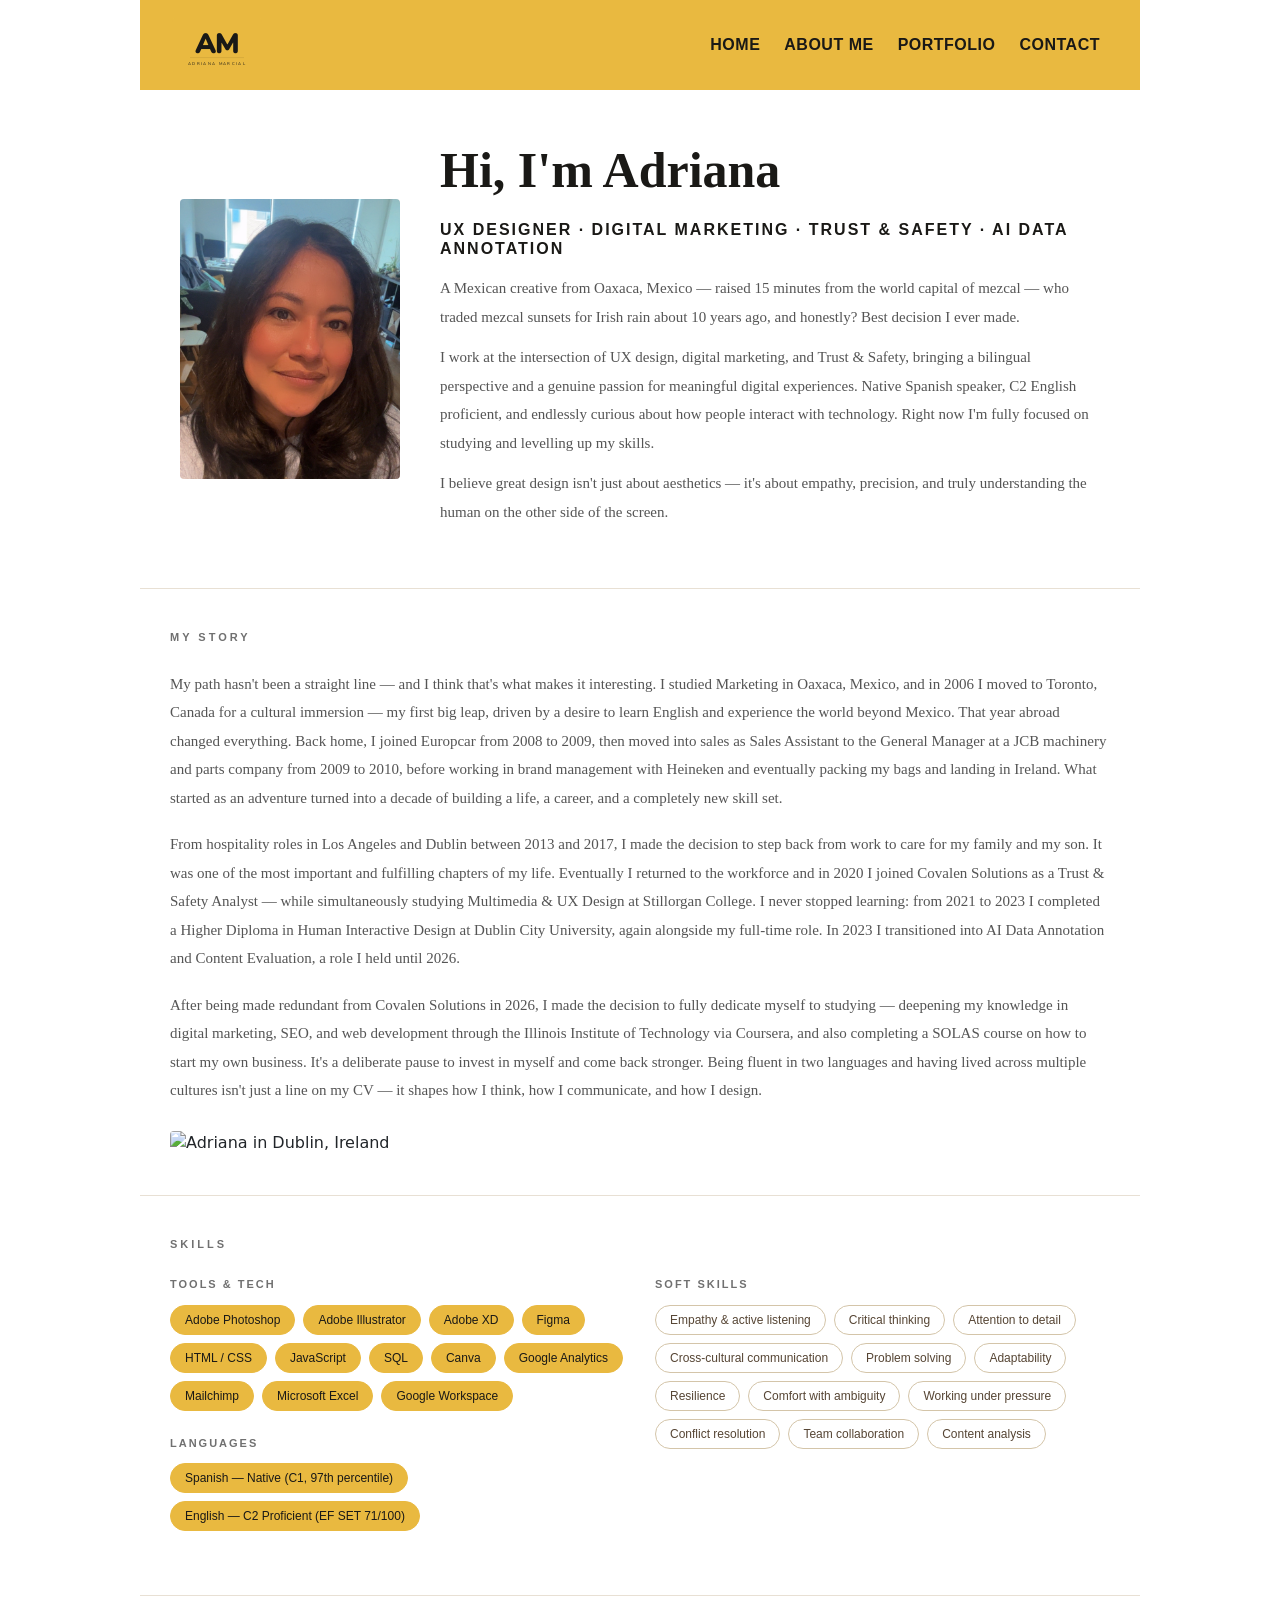
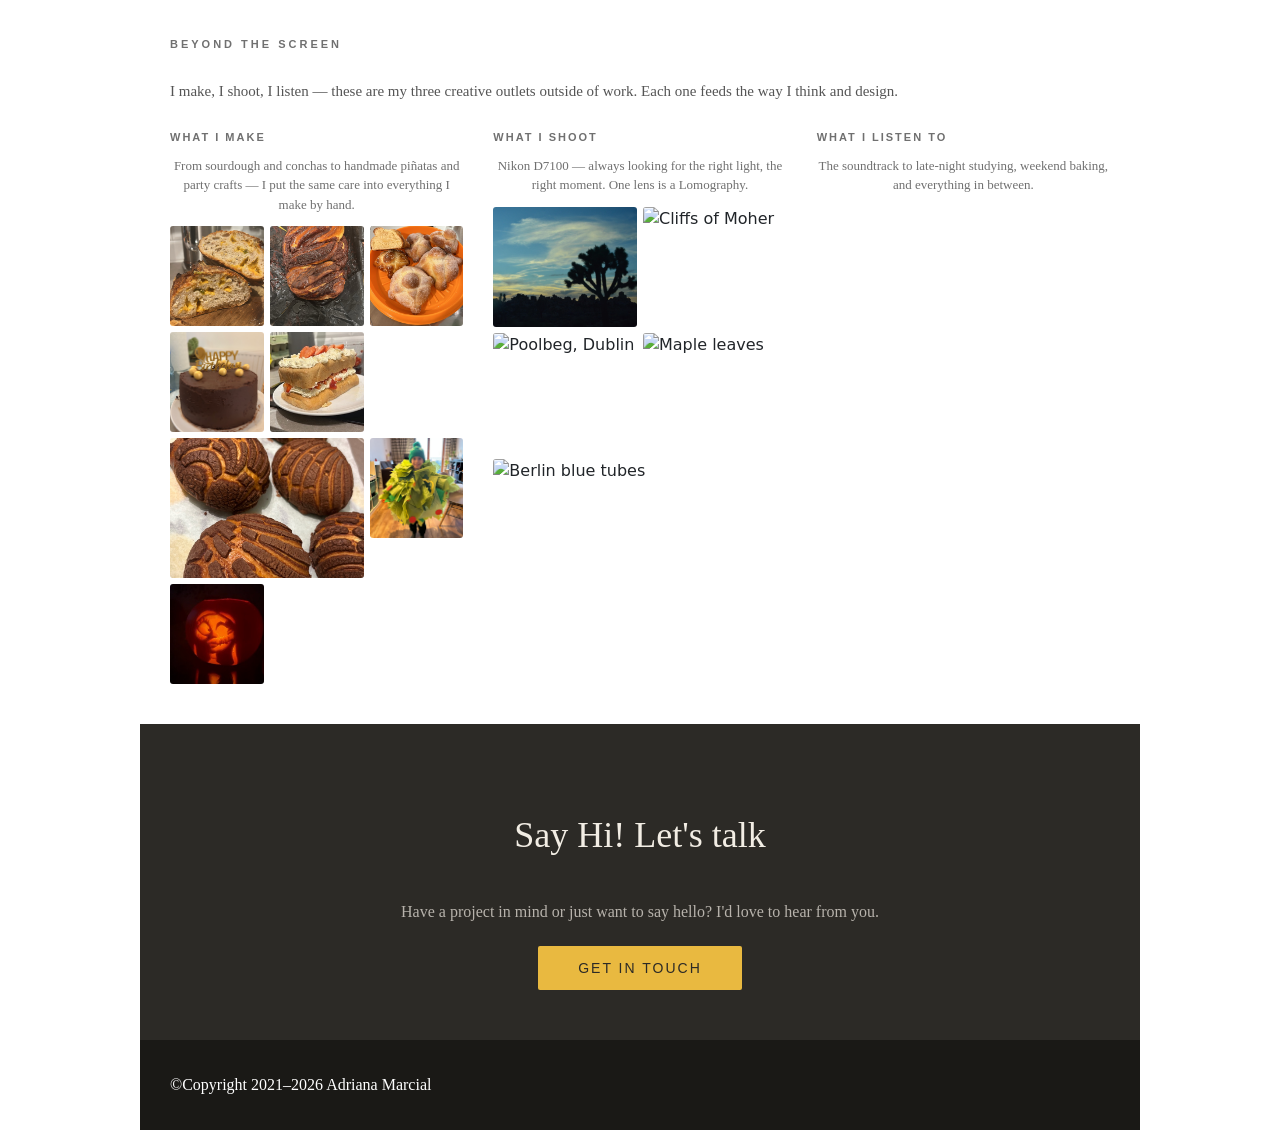
==== about_me.html @ 76adfd25 "Redesign logo with Nunito 900, update footer to black with mustard icons - Replace img logo with inl" ====
<!DOCTYPE html>
<html lang="en">
<head>
	<meta charset="utf-8">
	<meta name="viewport" content="width=device-width, initial-scale=1.0">
	<title>About Me — Adriana Marcial | UX Designer & Marketer in Dublin</title>
	<meta name="description" content="Learn about Adriana Marcial, a bilingual UX Designer and Digital Marketing Specialist based in Dublin, Ireland, with experience in social media and content marketing.">
	<meta name="keywords" content="Adriana Marcial about, UX designer Dublin Ireland, UI designer Ireland, graphic designer Dublin, digital marketer Dublin, social media specialist Ireland, bilingual EN ES marketer, content creator Dublin, Adriana Marcial job search, hire Adriana Marcial Dublin, Adriana Marcial graphic design, Adriana Marcial in Dublin, Adriana UX Designer, Adriana Marcial UX Designer, Adriana marketing content, Adriana content marketing, Adriana Marcial Designer, Adriana Marcial marketing">
	<meta name="author" content="Adriana Marcial">
	<meta property="og:title" content="About Adriana Marcial | UX Designer & Digital Marketing Specialist">
	<meta property="og:description" content="Bilingual UX Designer and Digital Marketing Specialist based in Dublin, Ireland.">
	<meta property="og:url" content="https://petitemachine.github.io/AdrianaMarcialPortfolio/about_me.html">
	<meta property="og:type" content="website">
	<link rel="canonical" href="https://petitemachine.github.io/AdrianaMarcialPortfolio/about_me.html">
	<link rel="stylesheet" href="https://cdn.jsdelivr.net/npm/bootstrap@5.3.3/dist/css/bootstrap.min.css">
	<link rel="stylesheet" href="styles.css">
	<script src="https://kit.fontawesome.com/a85fc88fc8.js" crossorigin="anonymous"></script>
	<link rel="stylesheet" href="https://use.typekit.net/rvv1kdh.css">
	<link href="https://fonts.googleapis.com/css2?family=Dancing+Script:wght@700&family=Roboto:wght@300&display=swap" rel="stylesheet">
	<script type="text/javascript">
		(function(c,l,a,r,i,t,y){
			c[a]=c[a]||function(){(c[a].q=c[a].q||[]).push(arguments)};
			t=l.createElement(r);t.async=1;t.src="https://www.clarity.ms/tag/"+i;
			y=l.getElementsByTagName(r)[0];y.parentNode.insertBefore(t,y);
		})(window, document, "clarity", "script", "x7m3mmzuod");
	</script>
	<script>
	(function (m, a, z, e) {
	  var s, t, u, v;
	  try { t = m.sessionStorage.getItem("maze-us"); } catch (err) {}
	  if (!t) { t = new Date().getTime(); try { m.sessionStorage.setItem("maze-us", t); } catch (err) {} }
	  u = document.currentScript || (function () { var w = document.getElementsByTagName("script"); return w[w.length - 1]; })();
	  v = u && u.nonce;
	  s = a.createElement("script");
	  s.src = z + "?apiKey=" + e;
	  s.async = true;
	  if (v) s.setAttribute("nonce", v);
	  a.getElementsByTagName("head")[0].appendChild(s);
	  m.mazeUniversalSnippetApiKey = e;
	})(window, document, "https://snippet.maze.co/maze-universal-loader.js", "005d60e4-2474-4b83-94dd-838fba32077f");
	</script>
	<!-- Google tag (gtag.js) -->
	<script async src="https://www.googletagmanager.com/gtag/js?id=G-N4W6VHY7MC"></script>
	<script>
	  window.dataLayer = window.dataLayer || [];
	  function gtag(){dataLayer.push(arguments);}
	  gtag('js', new Date());
	  gtag('config', 'G-N4W6VHY7MC');
	</script>
</head>
<body>
	<div id="container">
		<nav class="navbar navbar-expand-md site-navbar">
		<div class="container-fluid">
			<a class="navbar-brand" href="index.html" aria-hidden="true" tabindex="-1">
				<svg xmlns="http://www.w3.org/2000/svg" viewBox="0 0 200 120" width="90" aria-hidden="true">
					<defs><style>@import url('https://fonts.googleapis.com/css2?family=Nunito:wght@900&amp;display=swap');</style></defs>
					<rect width="200" height="120" fill="#E9B940" rx="8"/>
					<text x="100" y="78" font-family="Nunito, sans-serif" font-size="62" font-weight="900" fill="#1A1916" text-anchor="middle" letter-spacing="-2">AM</text>
					<line x1="40" y1="88" x2="160" y2="88" stroke="rgba(26,25,22,0.2)" stroke-width="1"/>
					<text x="100" y="105" font-family="Nunito, sans-serif" font-size="9" fill="#1A1916" text-anchor="middle" letter-spacing="3">ADRIANA MARCIAL</text>
				</svg>
			</a>
			<button class="navbar-toggler" type="button" data-bs-toggle="collapse" data-bs-target="#mainNav" aria-controls="mainNav" aria-expanded="false" aria-label="Toggle navigation">
				<span class="navbar-toggler-icon"></span>
			</button>
			<div class="collapse navbar-collapse justify-content-end" id="mainNav">
				<ul class="navbar-nav gap-2 py-3 py-md-0">
					<li class="nav-item"><a class="nav-link" href="index.html">HOME</a></li>
					<li class="nav-item"><a class="nav-link" href="about_me.html">ABOUT ME</a></li>
					<li class="nav-item"><a class="nav-link" href="portofolio.html">PORTFOLIO</a></li>
					<li class="nav-item"><a class="nav-link" href="contactme.html">CONTACT</a></li>
				</ul>
			</div>
		</div>
	</nav>

		<main>

			<!-- HERO -->
			<div class="about-hero">
				<img class="about-hero-photo" src="images/adriana_about.jpg" alt="Adriana Marcial">
				<div class="about-hero-text">
					<h1 class="hero-title" style="text-align:left; padding:0 0 12px 0;">Hi, I'm Adriana</h1>
					<h2 style="font-family: jaf-domus-titling-web, sans-serif; font-size: 16px; letter-spacing: 2px; font-weight: 600;">UX DESIGNER · DIGITAL MARKETING · TRUST &amp; SAFETY · AI DATA ANNOTATION</h2>
					<p class="bio-text">A Mexican creative from Oaxaca, Mexico — raised 15 minutes from the world capital of mezcal — who traded mezcal sunsets for Irish rain about 10 years ago, and honestly? Best decision I ever made.</p>
					<p class="bio-text">I work at the intersection of UX design, digital marketing, and Trust & Safety, bringing a bilingual perspective and a genuine passion for meaningful digital experiences. Native Spanish speaker, C2 English proficient, and endlessly curious about how people interact with technology. Right now I'm fully focused on studying and levelling up my skills.</p>
					<p class="bio-text">I believe great design isn't just about aesthetics — it's about empathy, precision, and truly understanding the human on the other side of the screen.</p>
				</div>
			</div>

			<!-- MY STORY -->
			<div class="about-section white">
				<span class="section-label">My story</span>
				<p class="story-text">My path hasn't been a straight line — and I think that's what makes it interesting. I studied Marketing in Oaxaca, Mexico, and in 2006 I moved to Toronto, Canada for a cultural immersion — my first big leap, driven by a desire to learn English and experience the world beyond Mexico. That year abroad changed everything. Back home, I joined Europcar from 2008 to 2009, then moved into sales as Sales Assistant to the General Manager at a JCB machinery and parts company from 2009 to 2010, before working in brand management with Heineken and eventually packing my bags and landing in Ireland. What started as an adventure turned into a decade of building a life, a career, and a completely new skill set.</p>
				<p class="story-text">From hospitality roles in Los Angeles and Dublin between 2013 and 2017, I made the decision to step back from work to care for my family and my son. It was one of the most important and fulfilling chapters of my life. Eventually I returned to the workforce and in 2020 I joined Covalen Solutions as a Trust & Safety Analyst — while simultaneously studying Multimedia & UX Design at Stillorgan College. I never stopped learning: from 2021 to 2023 I completed a Higher Diploma in Human Interactive Design at Dublin City University, again alongside my full-time role. In 2023 I transitioned into AI Data Annotation and Content Evaluation, a role I held until 2026.</p>
				<p class="story-text">After being made redundant from Covalen Solutions in 2026, I made the decision to fully dedicate myself to studying — deepening my knowledge in digital marketing, SEO, and web development through the Illinois Institute of Technology via Coursera, and also completing a SOLAS course on how to start my own business. It's a deliberate pause to invest in myself and come back stronger. Being fluent in two languages and having lived across multiple cultures isn't just a line on my CV — it shapes how I think, how I communicate, and how I design.</p>
				<img class="ireland-photo" src="images/AdrianaMarcialandtheGiantPlantvintage.jpg" alt="Adriana in Dublin, Ireland">
			</div>

			<!-- SKILLS -->
			<div class="about-section white">
				<span class="section-label">Skills</span>
				<div class="skills-columns">
					<div>
						<span class="skills-group-label">TOOLS & TECH</span>
						<div class="skills-tags">
							<span class="skill-tag accent">Adobe Photoshop</span>
							<span class="skill-tag accent">Adobe Illustrator</span>
							<span class="skill-tag accent">Adobe XD</span>
							<span class="skill-tag accent">Figma</span>
							<span class="skill-tag accent">HTML / CSS</span>
							<span class="skill-tag accent">JavaScript</span>
							<span class="skill-tag accent">SQL</span>
							<span class="skill-tag accent">Canva</span>
							<span class="skill-tag accent">Google Analytics</span>
							<span class="skill-tag accent">Mailchimp</span>
							<span class="skill-tag accent">Microsoft Excel</span>
							<span class="skill-tag accent">Google Workspace</span>
						</div>
						<span class="skills-group-label">LANGUAGES</span>
						<div class="skills-tags">
							<span class="skill-tag accent">Spanish — Native (C1, 97th percentile)</span>
							<span class="skill-tag accent">English — C2 Proficient (EF SET 71/100)</span>
						</div>
					</div>
					<div>
						<span class="skills-group-label">SOFT SKILLS</span>
						<div class="skills-tags">
							<span class="skill-tag">Empathy & active listening</span>
							<span class="skill-tag">Critical thinking</span>
							<span class="skill-tag">Attention to detail</span>
							<span class="skill-tag">Cross-cultural communication</span>
							<span class="skill-tag">Problem solving</span>
							<span class="skill-tag">Adaptability</span>
							<span class="skill-tag">Resilience</span>
								<span class="skill-tag">Comfort with ambiguity</span>
							<span class="skill-tag">Working under pressure</span>
							<span class="skill-tag">Conflict resolution</span>
							<span class="skill-tag">Team collaboration</span>
							<span class="skill-tag">Content analysis</span>
						</div>
					</div>
				</div>
			</div>

			<!-- BEYOND THE SCREEN -->
			<div class="about-section">
				<span class="section-label">Beyond the screen</span>
				<p class="story-text">I make, I shoot, I listen — these are my three creative outlets outside of work. Each one feeds the way I think and design.</p>
				<div style="display:grid; grid-template-columns: 1fr 1fr 1fr; gap: 30px; margin-top: 24px;">
					<div>
						<span class="skills-group-label" style="margin-bottom:10px;">WHAT I MAKE</span>
						<p style="font-size:13px; color:#707070; margin-bottom:12px; padding:0;">From sourdough and conchas to handmade piñatas and party crafts — I put the same care into everything I make by hand.</p>
						<div class="photo-mosaic">
							<img src="images/jalapenoandcheess_sourdough.jpg" alt="Sourdough jalapeño and cheese" title="Sourdough with jalapeño & Irish cheddar" onclick="openLightbox(this)">
							<img src="images/chocolate_babka2.jpg" alt="Chocolate babka" title="Chocolate babka" onclick="openLightbox(this)">
							<img src="images/pan_de_muerto.jpg" alt="Pan de muerto" title="Pan de muerto — a Mexican tradition" onclick="openLightbox(this)">
							<img src="images/Matilda_chocolate_cake.jpg" alt="Chocolate cake" title="Matilda chocolate cake" onclick="openLightbox(this)">
							<img src="images/Pastel_tres_leches.jpg" alt="Pastel tres leches" title="Pastel de tres leches" onclick="openLightbox(this)">
							<img class="wide" src="images/conchas_chocolate.jpg" alt="Conchas" title="Conchas — pan dulce mexicano" onclick="openLightbox(this)">
							<img src="images/salad_custom.jpg" alt="Salad costume" title="Sean's salad costume — handmade" onclick="openLightbox(this)">
							<img src="images/carved_pumpkin.jpg" alt="Carved pumpkin" title="Carved pumpkin — Halloween artcraft" onclick="openLightbox(this)">
						</div>
					</div>
					<div>
						<span class="skills-group-label" style="margin-bottom:10px;">WHAT I SHOOT</span>
						<p style="font-size:13px; color:#707070; margin-bottom:12px; padding:0;">Nikon D7100 — always looking for the right light, the right moment. One lens is a Lomography.</p>
						<div class="photo-mosaic" style="grid-template-columns: 1fr 1fr;">
							<img src="images/joshuathree.jpg" alt="Joshua Tree" style="height:120px;" title="Joshua Tree, California" onclick="openLightbox(this)">
							<img src="images/cliffs_moher.JPG" alt="Cliffs of Moher" style="height:120px;" title="Cliffs of Moher, Ireland" onclick="openLightbox(this)">
							<img src="images/poolbeg_Dublin.jpg" alt="Poolbeg, Dublin" style="height:120px;" title="Poolbeg chimneys, Dublin" onclick="openLightbox(this)">
							<img src="images/mapple_leaves.JPG" alt="Maple leaves" style="height:120px;" title="Maple leaves — Lomography lens" onclick="openLightbox(this)">
							<img src="images/BERLIN_BLUETUBES.JPG" alt="Berlin blue tubes" style="height:120px; grid-column: span 2; width:100%; object-fit:cover;" title="Berlin blue tubes" onclick="openLightbox(this)">
						</div>
					</div>
					<div>
						<span class="skills-group-label" style="margin-bottom:10px;">WHAT I LISTEN TO</span>
						<p style="font-size:13px; color:#707070; margin-bottom:12px; padding:0;">The soundtrack to late-night studying, weekend baking, and everything in between.</p>
						<iframe style="border-radius:12px" src="https://open.spotify.com/embed/playlist/1nwWzSDqIUjildJt7PfsUu?utm_source=generator&theme=0&si=c328fc3a40004ff7" width="100%" height="280" frameBorder="0" allowfullscreen="" allow="autoplay; clipboard-write; encrypted-media; fullscreen; picture-in-picture" loading="lazy"></iframe>
					</div>
				</div>
			</div>

			<!-- LET'S WORK TOGETHER -->
			<div style="background: #2C2A26; padding: 60px 40px; text-align: center;">
				<h2 style="font-family: 'atocha', serif; color: #F2EDE4; font-size: 36px; margin-bottom: 12px;">Say Hi! Let's talk</h2>
				<p style="color: rgba(242,237,228,0.7); font-size: 16px; margin-bottom: 32px; padding: 0;">Have a project in mind or just want to say hello? I'd love to hear from you.</p>
				<a href="contactme.html" style="background: #E9B940; color: #2C2A26; padding: 14px 40px; font-family: jaf-domus-titling-web, sans-serif; font-size: 14px; letter-spacing: 2px; text-decoration: none; border-radius: 2px;">GET IN TOUCH</a>
			</div>

		</main>

		<footer>
			<div class="copy">
				<p>&copy;Copyright 2021–2026 Adriana Marcial</p>
			</div>
			<div class="social">
				<a href="https://www.instagram.com/petitemachineux/" aria-label="Instagram"><i class="fab fa-instagram" style="font-size:20px;color:white" aria-hidden="true"></i></a>
				<a href="https://www.facebook.com/drik.mrz" aria-label="Facebook"><i class="fab fa-facebook-f" style="font-size:20px;color:white" aria-hidden="true"></i></a>
				<a href="https://www.linkedin.com/in/adrianamarcial" aria-label="LinkedIn"><i class="fab fa-linkedin" style="font-size:20px;color:white" aria-hidden="true"></i></a>
			</div>
		</footer>
	</div>
<script src="https://cdn.jsdelivr.net/npm/bootstrap@5.3.3/dist/js/bootstrap.bundle.min.js"></script>

<!-- Lightbox -->
<div id="lightbox" onclick="closeLightbox()" style="display:none; position:fixed; top:0; left:0; width:100%; height:100%; background:rgba(0,0,0,0.9); z-index:9999; align-items:center; justify-content:center; cursor:zoom-out;">
	<img id="lightbox-img" src="" alt="" style="max-width:90%; max-height:90vh; object-fit:contain; border-radius:4px;">
	<p id="lightbox-caption" style="position:absolute; bottom:24px; left:0; width:100%; text-align:center; color:rgba(255,255,255,0.7); font-size:14px; font-family: Helvetica Neue, sans-serif;"></p>
</div>

<script>
function openLightbox(img) {
	const lb = document.getElementById('lightbox');
	document.getElementById('lightbox-img').src = img.src;
	document.getElementById('lightbox-caption').textContent = img.title || img.alt;
	lb.style.display = 'flex';
	document.body.style.overflow = 'hidden';
}
function closeLightbox() {
	document.getElementById('lightbox').style.display = 'none';
	document.body.style.overflow = '';
}
document.addEventListener('keydown', e => { if (e.key === 'Escape') closeLightbox(); });
</script>
</body>
</html>
---- styles.css ----
/* ===== BASE ===== */
body {
	background-color: #FFFFFF;
}

#container {
	background-color: white;
	max-width: 1000px;
	width: 100%;
	margin: 0 auto;
}

.btn-contact {
	display: inline-block;
	background-color: #564534;
	color: white;
	padding: 12px 32px;
	border-radius: 6px;
	text-decoration: none;
	font-size: 15px;
	letter-spacing: 1px;
	transition: background-color 0.2s;
}
.btn-contact:hover { background-color: #3e3027; color: white; }

/* ===== TYPOGRAPHY ===== */
h1 {
	font-family: jaf-domus-titling-web, sans-serif;
	font-weight: 600;
	color: #1A1916;
	text-align: center;
}

.hero-title {
	font-family: 'atocha', serif;
	font-style: normal;
	font-size: 50px;
	color: #1A1916;
	text-align: center;
	padding: 30px;
}

h2 {
	padding: 30px;
	font-family: 'atocha';
	font-style: normal;
	font-size: 50px;
	color: #1A1916;
	text-align: center;
}

h3 {
	font-family: jaf-domus-titling-web, Helvetica, sans-serif;
	font-size: 27px;
	color: #707070;
	text-align: center;
}

h4 {
	font-family: Helvetica, sans-serif;
	font-size: 16px;
	color: white;
	text-align: center;
}

p {
	font-family: "Helvetica Neue";
	font-size: 16px;
	color: #707070;
	text-align: center;
}

/* ===== NAVBAR ===== */
.site-navbar {
	background-color: #E9B940;
	min-height: 90px;
	padding: 0 20px;
}

.site-navbar .navbar-brand img {
	width: 90px;
}

.site-navbar .nav-link {
	color: #1A1916 !important;
	font-family: jaf-domus-titling-web, sans-serif;
	font-weight: 600;
	font-size: 16px;
	letter-spacing: 0.5px;
}

.site-navbar .nav-link:hover {
	color: #564534 !important;
}

.site-navbar .navbar-toggler {
	border-color: rgba(26,25,22,0.4);
}

.site-navbar .navbar-toggler-icon {
	background-image: url("data:image/svg+xml,%3csvg xmlns='http://www.w3.org/2000/svg' viewBox='0 0 30 30'%3e%3cpath stroke='rgba%2826, 25, 22, 0.85%29' stroke-linecap='round' stroke-miterlimit='10' stroke-width='2' d='M4 7h22M4 15h22M4 23h22'/%3e%3c/svg%3e");
}

/* ===== MAIN ===== */
main {
	background-color: #FFFFFF;
	width: 100%;
}

/* ===== FOOTER ===== */
footer {
	background-color: #1A1916;
	width: 100%;
	min-height: 90px;
	display: flex;
	align-items: center;
	justify-content: space-between;
	padding: 0 30px;
}

footer .copy p {
	color: #ffffff;
	margin: 0;
}

h6 {
	font-family: Helvetica;
	font-size: 14px;
	color: #ffffff;
	margin: 0;
}

.fab {
	padding-top: 0;
	padding-right: 16px;
	color: #E9B940;
	font-size: 20px !important;
}

/* ===== HOME PAGE — NEW HERO ===== */
.home-hero-new {
	padding: 40px 48px 36px;
	display: flex;
	flex-direction: column;
	justify-content: space-between;
	min-height: calc(100vh - 80px);
	background: #FFFFFF;
}

.hero-top-row {
	display: flex;
	align-items: center;
	gap: 16px;
	margin-bottom: 12px;
}

.hero-avatar {
	width: 90px;
	height: 90px;
	border-radius: 50%;
	object-fit: cover;
	object-position: top;
	border: 2.5px solid #E9B940;
	flex-shrink: 0;
	cursor: zoom-in;
}

.hero-role {
	font-family: jaf-domus-titling-web, sans-serif;
	font-size: 11px;
	font-weight: 700;
	letter-spacing: 3px;
	color: #707070;
	text-transform: uppercase;
	text-align: left;
	padding: 0;
}

.hero-name {
	font-family: 'atocha', serif;
	font-style: normal;
	font-size: clamp(140px, 30vw, 420px);
	color: #1A1916;
	line-height: 0.92;
	letter-spacing: -3px;
	margin-bottom: 32px;
	text-align: left;
	padding: 0;
}

.hero-bottom-row {
	display: flex;
	justify-content: space-between;
	align-items: flex-end;
	gap: 20px;
}

.hero-bio {
	font-family: "Helvetica Neue", Helvetica, sans-serif;
	font-size: 11px;
	color: #555;
	line-height: 1.8;
	text-align: left;
	padding: 0;
}

.hero-pills {
	display: flex;
	flex-direction: column;
	align-items: flex-end;
	gap: 4px;
	flex-shrink: 0;
}

.hero-pill-cta {
	font-family: "Helvetica Neue", Helvetica, sans-serif;
	font-size: 16px;
	font-weight: 700;
	letter-spacing: 1px;
	background: #1A1916;
	color: #E9B940;
	padding: 12px 24px;
	border-radius: 30px;
	text-decoration: none;
	white-space: nowrap;
}

.hero-pill-available {
	font-family: "Helvetica Neue", Helvetica, sans-serif;
	font-size: 11px;
	font-weight: 700;
	color: #2E7D32;
	display: flex;
	align-items: center;
	gap: 5px;
	white-space: nowrap;
}

.hero-pill-dot {
	width: 6px;
	height: 6px;
	border-radius: 50%;
	background: #4CAF50;
	flex-shrink: 0;
	display: inline-block;
}

.hero-pill-location {
	font-family: "Helvetica Neue", Helvetica, sans-serif;
	font-size: 11px;
	color: #707070;
	white-space: nowrap;
}

.hero-pill-datetime {
	font-family: "Helvetica Neue", Helvetica, sans-serif;
	font-size: 10px;
	color: #707070;
	white-space: nowrap;
	letter-spacing: 0.5px;
}

@media (max-width: 600px) {
	.home-hero-new { padding: 28px 24px; min-height: auto; }
	.hero-name { font-size: 64px; }
	.hero-bottom-row { flex-direction: column; align-items: flex-start; gap: 16px; }
	.hero-pills { align-items: flex-start; }
}

/* ===== HOME PAGE ===== */
.home-hero {
	display: flex;
	flex-wrap: wrap;
	align-items: center;
	justify-content: center;
	background-color: #FFFFFF;
	gap: 0;
}

.home-hero img {
	width: 100%;
	max-width: 420px;
	max-height: 520px;
	object-fit: cover;
	object-position: top;
}

.home-hero-text {
	padding: 40px 30px;
	flex: 1;
	min-width: 260px;
}

.home-hero-text h2 {
	text-align: left;
	padding: 0 0 12px 0;
}

.home-hero-text h3 {
	text-align: left;
	font-size: 16px;
}

/* ===== ABOUT ME ===== */
.about-hero {
	display: flex;
	flex-wrap: wrap;
	align-items: center;
	gap: 40px;
	padding: 50px 40px;
	background-color: #FFFFFF;
}

.about-hero-photo {
	width: 220px;
	height: 280px;
	object-fit: cover;
	object-position: top;
	flex-shrink: 0;
	border-radius: 4px;
}

.about-hero-text {
	flex: 1;
	min-width: 260px;
}

.about-hero-text h2 {
	text-align: left;
	padding: 0 0 8px 0;
	font-size: 36px;
}

.about-hero-text h3 {
	text-align: left;
	font-size: 12px;
	letter-spacing: 2px;
	color: #707070;
	margin-bottom: 20px;
}

.about-hero-text .bio-text {
	text-align: left;
	padding: 0;
	font-size: 15px;
	line-height: 1.9;
	color: #555;
	margin-bottom: 12px;
}

.about-section {
	padding: 40px 30px;
	border-top: 1px solid #e8e0d4;
	background-color: #FFFFFF;
}

.about-section.white {
	background-color: #ffffff;
}

.section-label {
	font-family: jaf-domus-titling-web, sans-serif;
	font-size: 11px;
	font-weight: 700;
	color: #707070;
	letter-spacing: 3px;
	text-transform: uppercase;
	margin-bottom: 24px;
	display: block;
}

.story-text {
	text-align: left;
	padding: 0;
	line-height: 1.9;
	color: #555;
	font-size: 15px;
	margin-bottom: 18px;
}

.skills-columns {
	display: grid;
	grid-template-columns: 1fr 1fr;
	gap: 30px;
}

@media (max-width: 600px) {
	.skills-columns { grid-template-columns: 1fr; }
}

.skills-group-label {
	font-family: jaf-domus-titling-web, sans-serif;
	font-size: 11px;
	font-weight: 700;
	color: #707070;
	letter-spacing: 2px;
	margin-bottom: 12px;
	display: block;
}

.skills-tags {
	display: flex;
	flex-wrap: wrap;
	gap: 8px;
	margin-bottom: 24px;
}

.skill-tag {
	background: #FFFFFF;
	border: 1px solid #d4c5a9;
	color: #564534;
	font-family: "Helvetica Neue", Helvetica, sans-serif;
	font-size: 12px;
	padding: 5px 14px;
	border-radius: 20px;
}

.skill-tag.accent {
	background: #E9B940;
	border-color: #E9B940;
	color: #1A1916;
}

.personal-grid {
	display: grid;
	grid-template-columns: 1fr 1fr;
	gap: 40px;
	align-items: start;
}

@media (max-width: 700px) {
	.personal-grid { grid-template-columns: 1fr; }
	.about-hero { flex-direction: column; align-items: center; }
	.about-hero-photo { width: 100%; height: 280px; }
}

.photo-mosaic {
	display: grid;
	grid-template-columns: 1fr 1fr 1fr;
	gap: 6px;
}

.photo-mosaic img {
	width: 100%;
	height: 100px;
	object-fit: cover;
	border-radius: 3px;
}

.photo-mosaic img.wide {
	grid-column: span 2;
	height: 140px;
}

.ireland-photo {
	width: 100%;
	height: 200px;
	object-fit: cover;
	object-position: center;
	border-radius: 4px;
	margin-top: 8px;
}

/* ===== PORTFOLIO ===== */
.nav-boxes {
	display: flex;
	flex-wrap: wrap;
	justify-content: center;
	gap: 16px;
	padding: 40px 30px 50px;
}

.nav-box {
	flex: 1;
	min-width: 160px;
	display: flex;
	flex-direction: column;
	align-items: center;
	gap: 10px;
	background-color: #E9B940;
	border-radius: 6px;
	padding: 28px 16px;
	text-decoration: none;
	transition: background-color 0.2s;
}

.nav-box:hover {
	background-color: #4a3828;
}

.nav-box__icon { font-size: 32px; color: #1A1916; }

.nav-box__title {
	font-family: jaf-domus-titling-web, sans-serif;
	font-size: 14px;
	font-weight: 700;
	color: #1A1916;
	letter-spacing: 1.5px;
	text-align: center;
}

.nav-box__sub {
	font-family: "Helvetica Neue", Helvetica, sans-serif;
	font-size: 13px;
	color: #3a3828;
	text-align: center;
}

.section-block {
	padding: 40px 30px;
	border-top: 1px solid #f0e8d0;
}

.ux-subtitle {
	font-family: jaf-domus-titling-web, sans-serif;
	font-size: 15px;
	font-weight: 600;
	color: #707070;
	text-align: center;
	letter-spacing: 2px;
	padding-bottom: 24px;
}

.section-image {
	text-align: center;
	padding-top: 30px;
}

.section-image img { width: 100%; max-width: 900px; }

.step-grid {
	display: grid;
	grid-template-columns: 1fr 1fr;
	gap: 14px;
}

@media (max-width: 600px) {
	.step-grid { grid-template-columns: 1fr; }
}

.step-card {
	display: flex;
	align-items: flex-start;
	background-color: #ffffff;
	border-left: 4px solid #E9B940;
	border-radius: 4px;
	padding: 16px 18px;
	box-shadow: 0 2px 6px rgba(0,0,0,0.07);
}

.step-card--wide { grid-column: 1 / -1; }

.step-number {
	font-family: jaf-domus-titling-web, sans-serif;
	font-size: 26px;
	font-weight: 700;
	color: #1A1916;
	min-width: 44px;
	line-height: 1;
	padding-top: 2px;
}

.step-title {
	font-family: jaf-domus-titling-web, sans-serif;
	font-size: 12px;
	font-weight: 700;
	color: #1A1916;
	letter-spacing: 2px;
	text-align: left;
	margin-bottom: 6px;
}

.step-text {
	font-family: "Helvetica Neue", Helvetica, sans-serif;
	font-size: 13px;
	color: #707070;
	line-height: 1.6;
	text-align: left;
	padding: 0;
}

.media-grid {
	display: grid;
	grid-template-columns: 1fr 1fr;
	gap: 16px;
}

@media (max-width: 600px) {
	.media-grid { grid-template-columns: 1fr; }
	.nav-boxes { flex-direction: column; }
}

.media-card {
	background-color: #ffffff;
	border-radius: 4px;
	overflow: hidden;
	box-shadow: 0 2px 6px rgba(0,0,0,0.07);
}

.media-card__img {
	width: 100%;
	height: 240px;
	object-fit: cover;
	display: block;
}

.media-card__info {
	display: flex;
	flex-direction: column;
	align-items: center;
	gap: 6px;
	background-color: #E9B940;
	padding: 14px;
}

.media-card__label {
	font-family: jaf-domus-titling-web, sans-serif;
	font-size: 14px;
	font-weight: 700;
	color: #1A1916;
	letter-spacing: 1.5px;
	text-align: center;
}

.media-card__sub {
	font-family: "Helvetica Neue", Helvetica, sans-serif;
	font-size: 13px;
	color: #3a3828;
	text-align: center;
}

/* portfolio heading aliases */
h8 {
	font-family: Arial, Helvetica, sans-serif;
	font-size: 14px;
	color: white;
	text-align: center;
}

.h9 {
	font-family: jaf-domus-titling-web, sans-serif;
	font-size: 24px;
	font-weight: 700;
	letter-spacing: 2px;
	color: #1A1916;
	text-align: center;
	padding-bottom: 16px;
	display: block;
}

/* ===== TIMELINE ===== */
.timeline {
	position: relative;
	padding-left: 44px;
}
.timeline::before {
	content: '';
	position: absolute;
	left: 10px;
	top: 8px;
	bottom: 0;
	width: 1px;
	background: #E9B940;
	opacity: 0.25;
}
.timeline-item {
	position: relative;
	margin-bottom: 26px;
	display: flex;
	gap: 20px;
}
.timeline-item::before {
	content: '';
	position: absolute;
	left: -38px;
	top: 6px;
	width: 9px;
	height: 9px;
	border-radius: 50%;
	background: #E9B940;
}
.timeline-year {
	font-family: jaf-domus-titling-web, sans-serif;
	font-size: 12px;
	font-weight: 700;
	color: #E9B940;
	min-width: 42px;
	padding-top: 2px;
	flex-shrink: 0;
}
.timeline-role {
	font-family: jaf-domus-titling-web, sans-serif;
	font-size: 14px;
	color: #564534;
	margin: 0 0 4px;
	font-weight: 600;
}
.timeline-desc {
	font-size: 13px;
	color: #707070;
	margin: 0;
	padding: 0;
	text-align: left;
	line-height: 1.5;
}

/* ===== CONTACT ===== */
.contactbox {
	padding: 40px 30px;
	display: flex;
	flex-wrap: wrap;
	gap: 40px;
	justify-content: center;
}

.formcontainer {
	flex: 1;
	min-width: 260px;
	max-width: 420px;
	color: #E9B940;
}

label {
	font-family: Helvetica Neue;
	color: #1A1916;
	font-size: 14px;
}

input[type="text"],
input[type="email"],
textarea {
	width: 100%;
	border: 1.5px solid #1A1916;
	border-radius: 6px;
	padding: 8px 12px;
	margin-top: 4px;
	margin-bottom: 14px;
	font-family: Helvetica Neue;
	font-size: 14px;
}

textarea {
	height: 160px;
	resize: vertical;
}

.button {
	background-color: #1A1916;
	border: none;
	color: white;
	padding: 14px 40px;
	font-family: jaf-domus-titling-web, sans-serif;
	font-size: 13px;
	letter-spacing: 2px;
	cursor: pointer;
	border-radius: 6px;
	width: 100%;
}

.button:hover { background-color: #3a3830; }

.contactpic {
	flex: 1;
	min-width: 240px;
	max-width: 380px;
	text-align: center;
}

.contactpic img {
	width: 100%;
	border-radius: 4px;
	margin-top: 16px;
}

p3 {
	font-family: Helvetica;
	font-size: 12px;
	color: #E9B940;
}

.photo-mosaic img {
	cursor: zoom-in;
	transition: opacity 0.2s;
}
.photo-mosaic img:hover {
	opacity: 0.85;
}
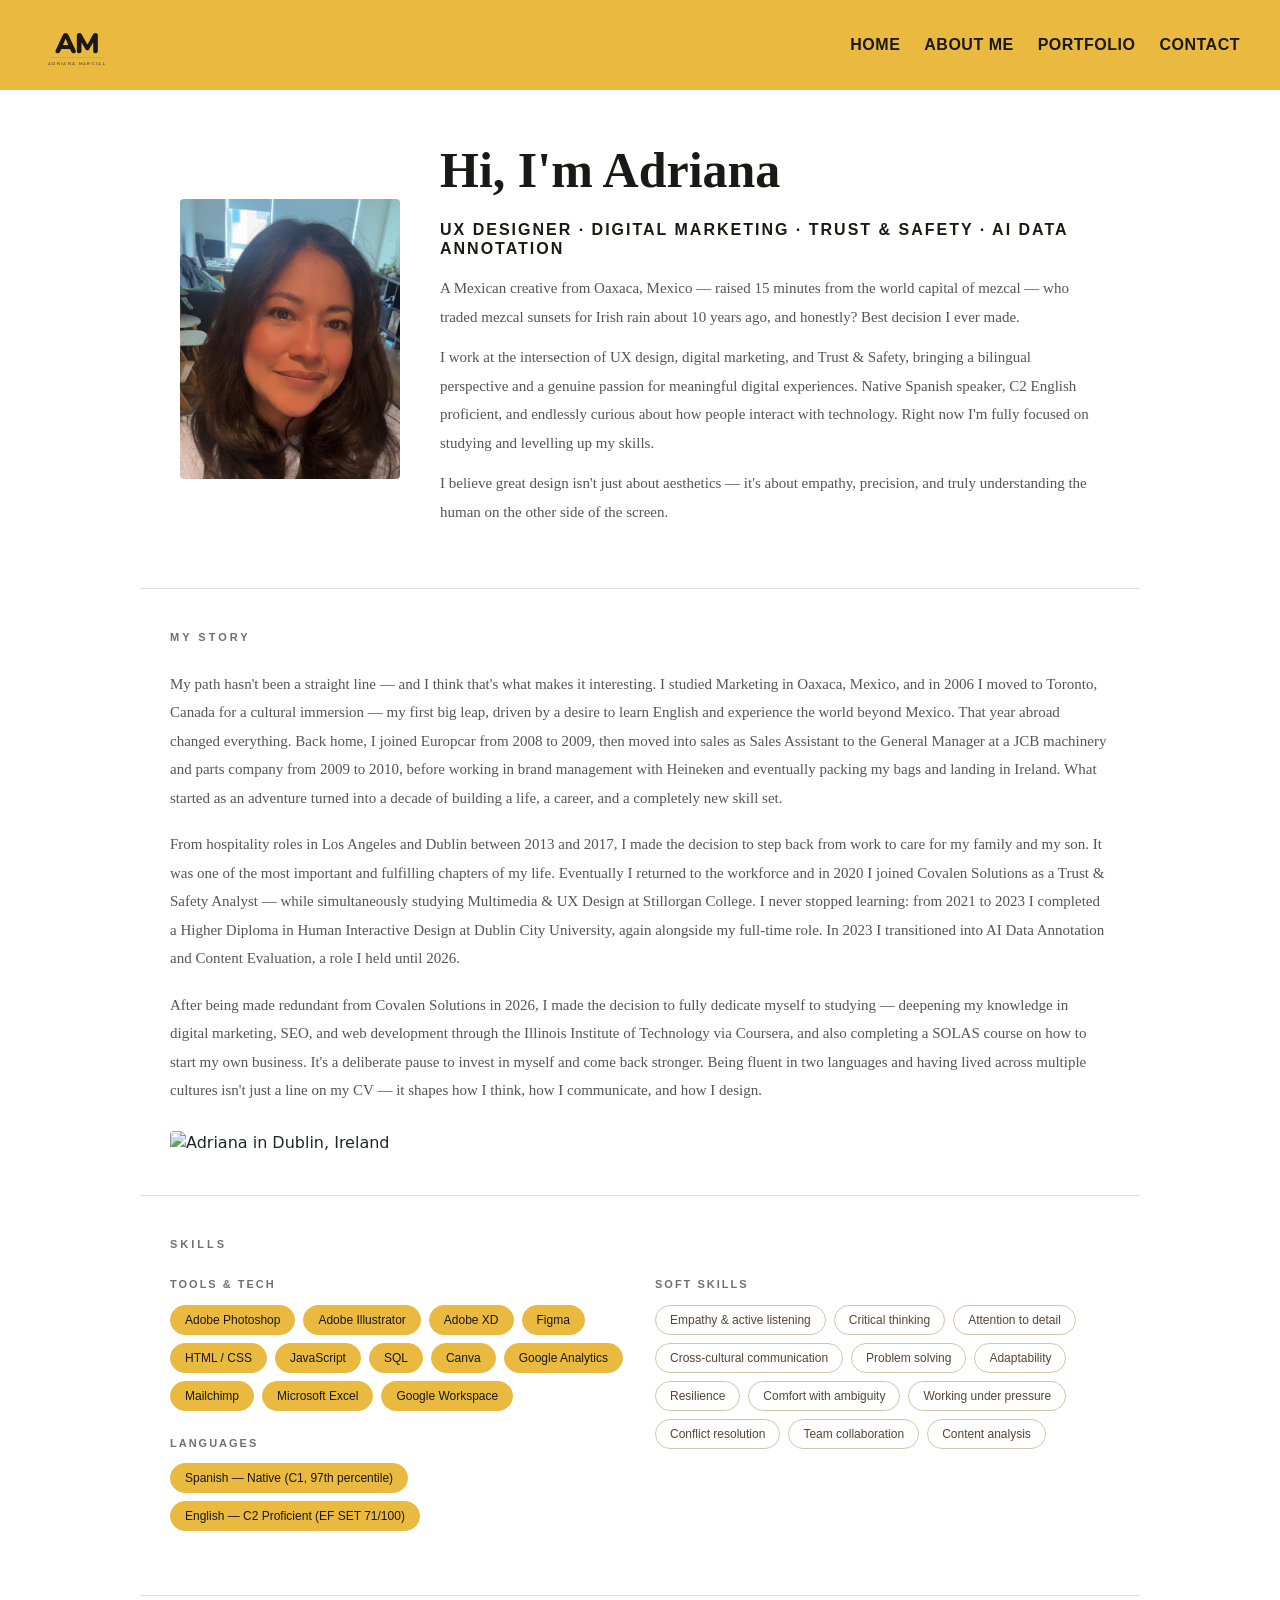
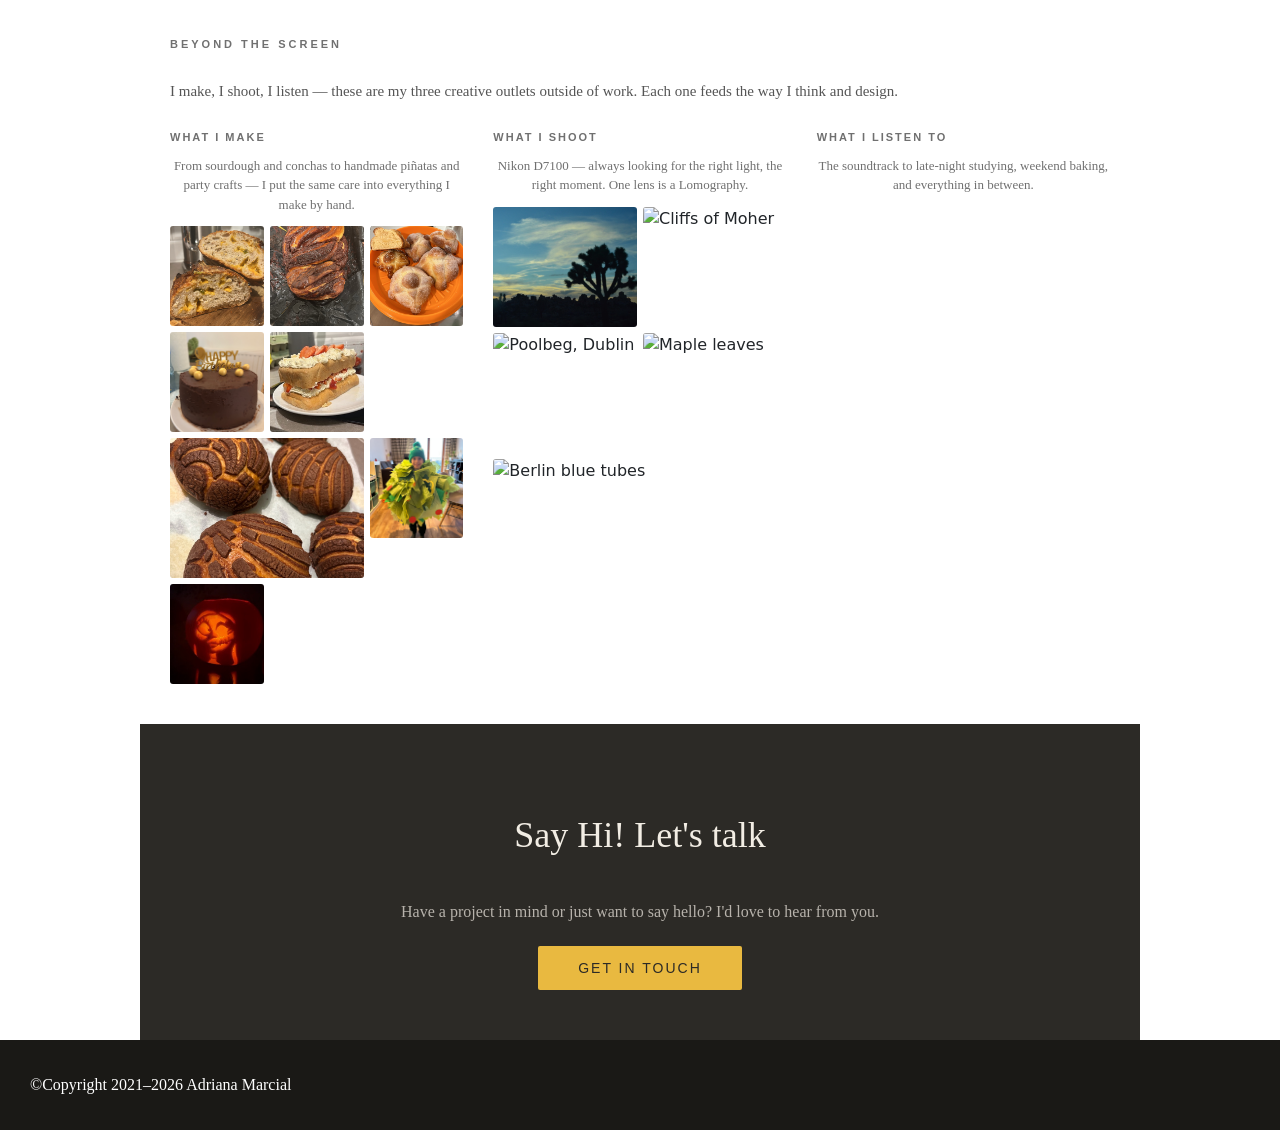
==== commit 15f255d3: "Fix accessibility: SVG focusable, contrast on business card subtitle - Add focusable="false" to all " ====
--- a/about_me.html
+++ b/about_me.html
@@ -53,7 +53,7 @@
 		<nav class="navbar navbar-expand-md site-navbar">
 		<div class="container-fluid">
 			<a class="navbar-brand" href="index.html" aria-hidden="true" tabindex="-1">
-				<svg xmlns="http://www.w3.org/2000/svg" viewBox="0 0 200 120" width="90" aria-hidden="true">
+				<svg xmlns="http://www.w3.org/2000/svg" viewBox="0 0 200 120" width="90" aria-hidden="true" focusable="false">
 					<defs><style>@import url('https://fonts.googleapis.com/css2?family=Nunito:wght@900&amp;display=swap');</style></defs>
 					<rect width="200" height="120" fill="#E9B940" rx="8"/>
 					<text x="100" y="78" font-family="Nunito, sans-serif" font-size="62" font-weight="900" fill="#1A1916" text-anchor="middle" letter-spacing="-2">AM</text>
--- a/styles.css
+++ b/styles.css
@@ -75,6 +75,10 @@
 	background-color: #E9B940;
 	min-height: 90px;
 	padding: 0 20px;
+	width: 100vw;
+	position: relative;
+	left: 50%;
+	transform: translateX(-50%);
 }
 
 .site-navbar .navbar-brand img {
@@ -110,7 +114,10 @@
 /* ===== FOOTER ===== */
 footer {
 	background-color: #1A1916;
-	width: 100%;
+	width: 100vw;
+	position: relative;
+	left: 50%;
+	transform: translateX(-50%);
 	min-height: 90px;
 	display: flex;
 	align-items: center;
@@ -502,7 +509,7 @@
 .nav-box__sub {
 	font-family: "Helvetica Neue", Helvetica, sans-serif;
 	font-size: 13px;
-	color: #3a3828;
+	color: #1A1916;
 	text-align: center;
 }
 
@@ -625,7 +632,7 @@
 .media-card__sub {
 	font-family: "Helvetica Neue", Helvetica, sans-serif;
 	font-size: 13px;
-	color: #3a3828;
+	color: #1A1916;
 	text-align: center;
 }
 
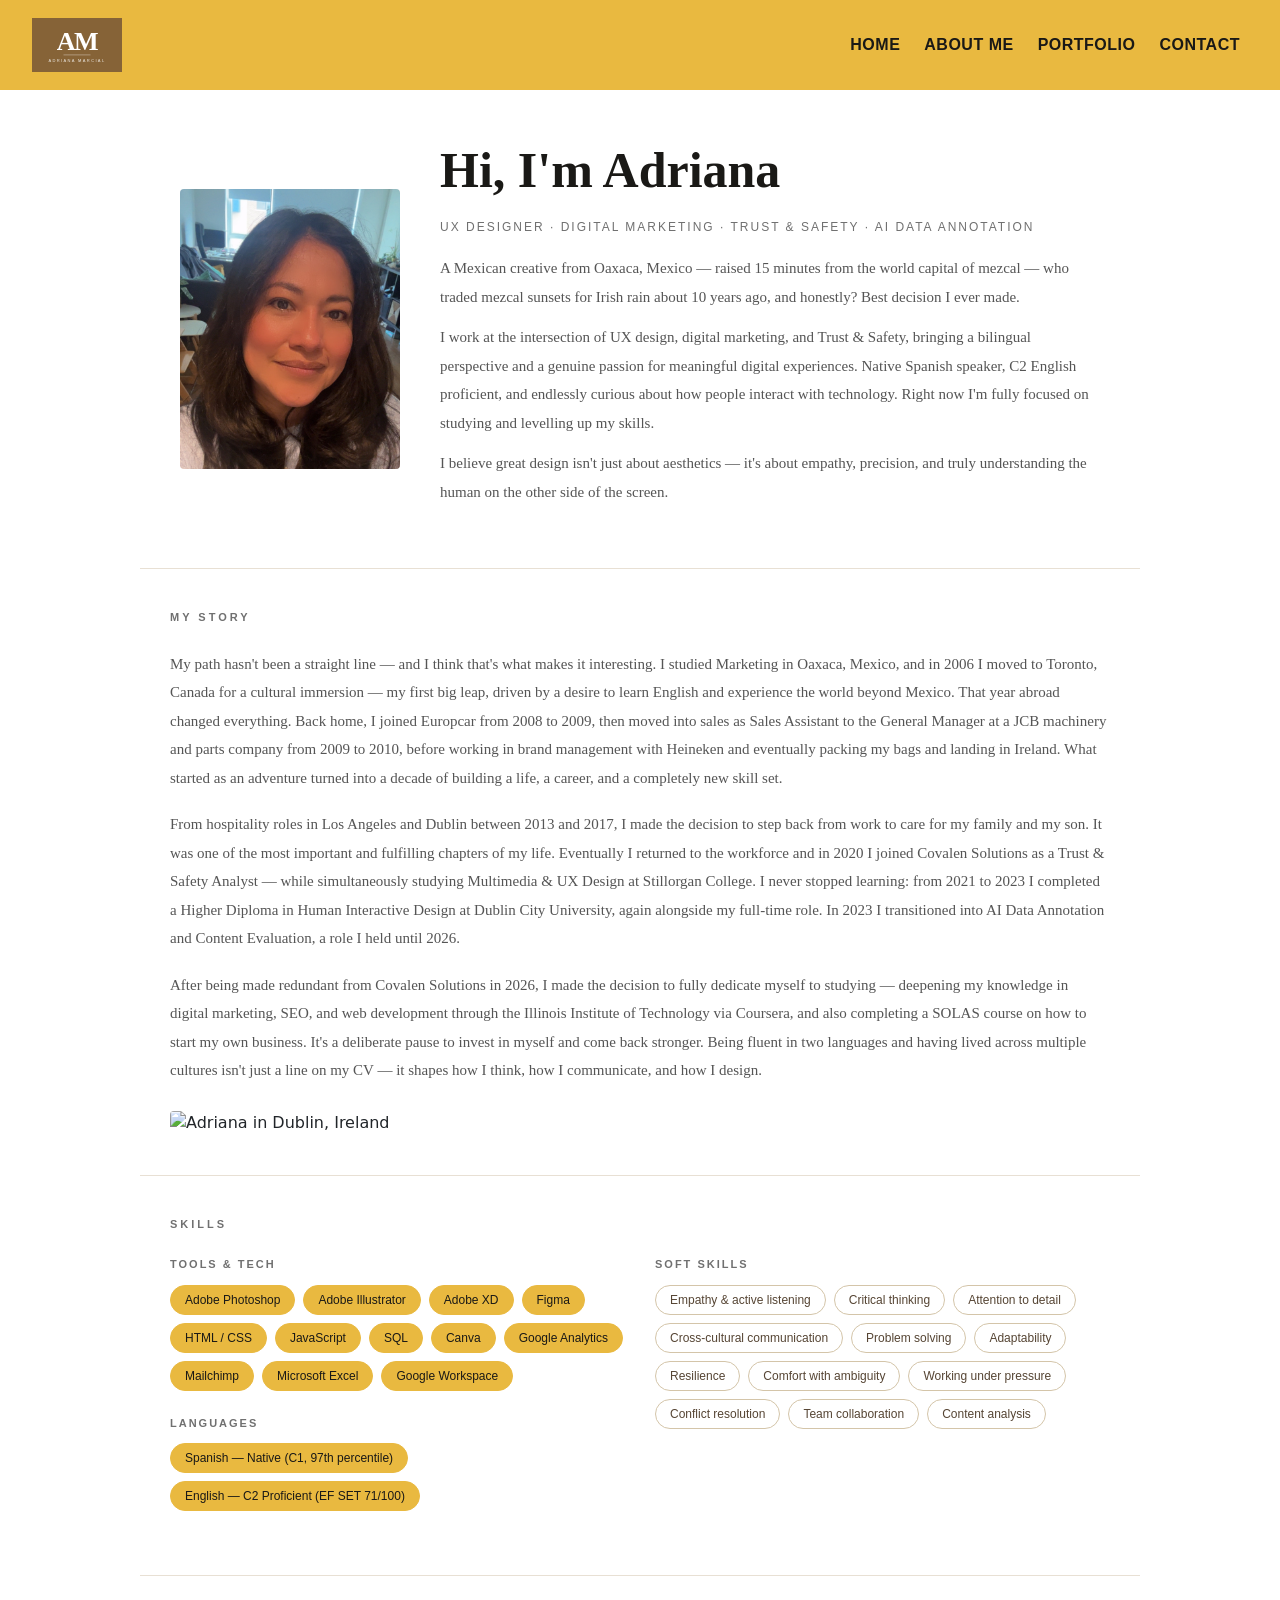
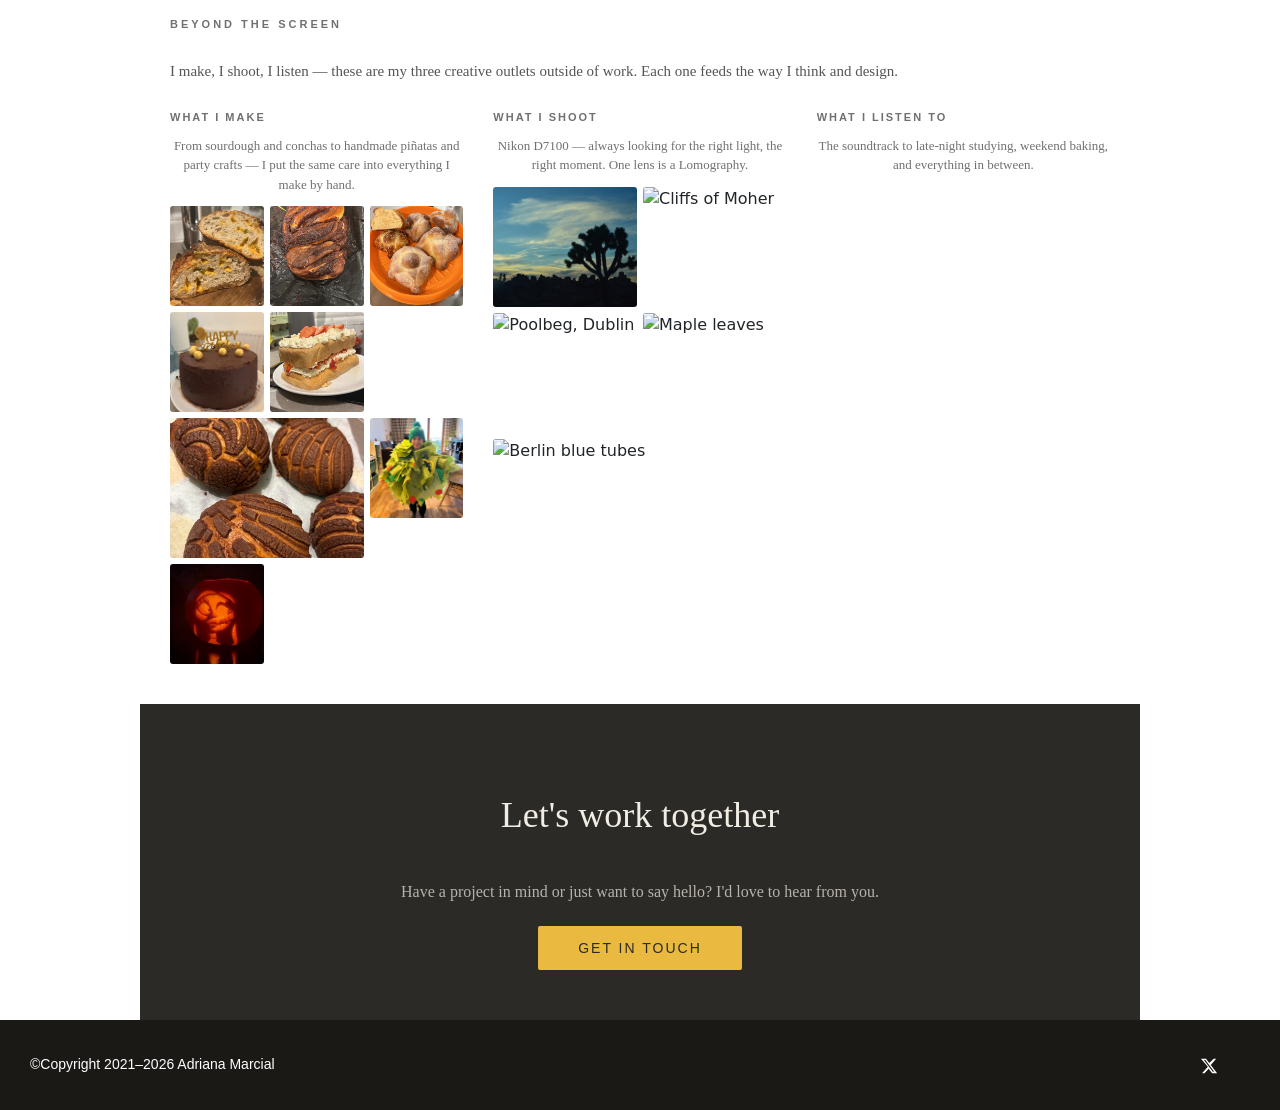
==== commit 671da23f: "Update GA4 Measurement ID to G-M4GPM1VZKX" ====
--- a/about_me.html
+++ b/about_me.html
@@ -40,26 +40,20 @@
 	})(window, document, "https://snippet.maze.co/maze-universal-loader.js", "005d60e4-2474-4b83-94dd-838fba32077f");
 	</script>
 	<!-- Google tag (gtag.js) -->
-	<script async src="https://www.googletagmanager.com/gtag/js?id=G-N4W6VHY7MC"></script>
+	<script async src="https://www.googletagmanager.com/gtag/js?id=G-M4GPM1VZKX"></script>
 	<script>
 	  window.dataLayer = window.dataLayer || [];
 	  function gtag(){dataLayer.push(arguments);}
 	  gtag('js', new Date());
-	  gtag('config', 'G-N4W6VHY7MC');
+	  gtag('config', 'G-M4GPM1VZKX');
 	</script>
 </head>
 <body>
 	<div id="container">
 		<nav class="navbar navbar-expand-md site-navbar">
 		<div class="container-fluid">
-			<a class="navbar-brand" href="index.html" aria-hidden="true" tabindex="-1">
-				<svg xmlns="http://www.w3.org/2000/svg" viewBox="0 0 200 120" width="90" aria-hidden="true" focusable="false">
-					<defs><style>@import url('https://fonts.googleapis.com/css2?family=Nunito:wght@900&amp;display=swap');</style></defs>
-					<rect width="200" height="120" fill="#E9B940" rx="8"/>
-					<text x="100" y="78" font-family="Nunito, sans-serif" font-size="62" font-weight="900" fill="#1A1916" text-anchor="middle" letter-spacing="-2">AM</text>
-					<line x1="40" y1="88" x2="160" y2="88" stroke="rgba(26,25,22,0.2)" stroke-width="1"/>
-					<text x="100" y="105" font-family="Nunito, sans-serif" font-size="9" fill="#1A1916" text-anchor="middle" letter-spacing="3">ADRIANA MARCIAL</text>
-				</svg>
+			<a class="navbar-brand" href="index.html">
+				<img src="images/logo_adrianamarcialux.svg?v=3" alt="Adriana Marcial" width="90">
 			</a>
 			<button class="navbar-toggler" type="button" data-bs-toggle="collapse" data-bs-target="#mainNav" aria-controls="mainNav" aria-expanded="false" aria-label="Toggle navigation">
 				<span class="navbar-toggler-icon"></span>
@@ -82,7 +76,7 @@
 				<img class="about-hero-photo" src="images/adriana_about.jpg" alt="Adriana Marcial">
 				<div class="about-hero-text">
 					<h1 class="hero-title" style="text-align:left; padding:0 0 12px 0;">Hi, I'm Adriana</h1>
-					<h2 style="font-family: jaf-domus-titling-web, sans-serif; font-size: 16px; letter-spacing: 2px; font-weight: 600;">UX DESIGNER · DIGITAL MARKETING · TRUST &amp; SAFETY · AI DATA ANNOTATION</h2>
+					<h3>UX DESIGNER · DIGITAL MARKETING · TRUST &amp; SAFETY · AI DATA ANNOTATION</h3>
 					<p class="bio-text">A Mexican creative from Oaxaca, Mexico — raised 15 minutes from the world capital of mezcal — who traded mezcal sunsets for Irish rain about 10 years ago, and honestly? Best decision I ever made.</p>
 					<p class="bio-text">I work at the intersection of UX design, digital marketing, and Trust & Safety, bringing a bilingual perspective and a genuine passion for meaningful digital experiences. Native Spanish speaker, C2 English proficient, and endlessly curious about how people interact with technology. Right now I'm fully focused on studying and levelling up my skills.</p>
 					<p class="bio-text">I believe great design isn't just about aesthetics — it's about empathy, precision, and truly understanding the human on the other side of the screen.</p>
@@ -184,7 +178,7 @@
 
 			<!-- LET'S WORK TOGETHER -->
 			<div style="background: #2C2A26; padding: 60px 40px; text-align: center;">
-				<h2 style="font-family: 'atocha', serif; color: #F2EDE4; font-size: 36px; margin-bottom: 12px;">Say Hi! Let's talk</h2>
+				<h2 style="font-family: 'atocha', serif; color: #F2EDE4; font-size: 36px; margin-bottom: 12px;">Let's work together</h2>
 				<p style="color: rgba(242,237,228,0.7); font-size: 16px; margin-bottom: 32px; padding: 0;">Have a project in mind or just want to say hello? I'd love to hear from you.</p>
 				<a href="contactme.html" style="background: #E9B940; color: #2C2A26; padding: 14px 40px; font-family: jaf-domus-titling-web, sans-serif; font-size: 14px; letter-spacing: 2px; text-decoration: none; border-radius: 2px;">GET IN TOUCH</a>
 			</div>
@@ -193,12 +187,13 @@
 
 		<footer>
 			<div class="copy">
-				<p>&copy;Copyright 2021–2026 Adriana Marcial</p>
+				<h6>&copy;Copyright 2021–2026 Adriana Marcial</h6>
 			</div>
 			<div class="social">
-				<a href="https://www.instagram.com/petitemachineux/" aria-label="Instagram"><i class="fab fa-instagram" style="font-size:20px;color:white" aria-hidden="true"></i></a>
-				<a href="https://www.facebook.com/drik.mrz" aria-label="Facebook"><i class="fab fa-facebook-f" style="font-size:20px;color:white" aria-hidden="true"></i></a>
-				<a href="https://www.linkedin.com/in/adrianamarcial" aria-label="LinkedIn"><i class="fab fa-linkedin" style="font-size:20px;color:white" aria-hidden="true"></i></a>
+				<a class="fab fa-instagram fa-2x" style="font-size:20px;color:white" href="https://www.instagram.com/petitemachineux/"></a>
+				<a class="fab fa-facebook-f fa-2x" style="font-size:20px;color:white" href="https://www.facebook.com/drik.mrz"></a>
+				<a href="https://twitter.com/home" style="color:white;font-size:20px;padding-right:16px;"><svg xmlns="http://www.w3.org/2000/svg" width="18" height="18" viewBox="0 0 24 24" fill="white"><path d="M18.244 2.25h3.308l-7.227 8.26 8.502 11.24H16.17l-4.714-6.231-5.401 6.231H2.746l7.73-8.835L1.254 2.25H8.08l4.259 5.63L18.244 2.25zm-1.161 17.52h1.833L7.084 4.126H5.117z"/></svg></a>
+				<a class="fab fa-linkedin fa-2x" style="font-size:20px;color:white" href="https://www.linkedin.com/in/adrianamarcial"></a>
 			</div>
 		</footer>
 	</div>
--- a/styles.css
+++ b/styles.css
@@ -12,7 +12,7 @@
 
 .btn-contact {
 	display: inline-block;
-	background-color: #564534;
+	background-color: #1A1916;
 	color: white;
 	padding: 12px 32px;
 	border-radius: 6px;
@@ -146,11 +146,11 @@
 
 /* ===== HOME PAGE — NEW HERO ===== */
 .home-hero-new {
-	padding: 40px 48px 36px;
+	padding: 40px 48px 48px;
 	display: flex;
 	flex-direction: column;
 	justify-content: space-between;
-	min-height: calc(100vh - 80px);
+	min-height: 60vh;
 	background: #FFFFFF;
 }
 
@@ -174,10 +174,10 @@
 
 .hero-role {
 	font-family: jaf-domus-titling-web, sans-serif;
-	font-size: 11px;
+	font-size: 14px;
 	font-weight: 700;
 	letter-spacing: 3px;
-	color: #707070;
+	color: #595959;
 	text-transform: uppercase;
 	text-align: left;
 	padding: 0;
@@ -186,12 +186,12 @@
 .hero-name {
 	font-family: 'atocha', serif;
 	font-style: normal;
-	font-size: clamp(140px, 30vw, 420px);
+	font-size: clamp(80px, 15vw, 230px);
 	color: #1A1916;
 	line-height: 0.92;
 	letter-spacing: -3px;
 	margin-bottom: 32px;
-	text-align: left;
+	text-align: center;
 	padding: 0;
 }
 
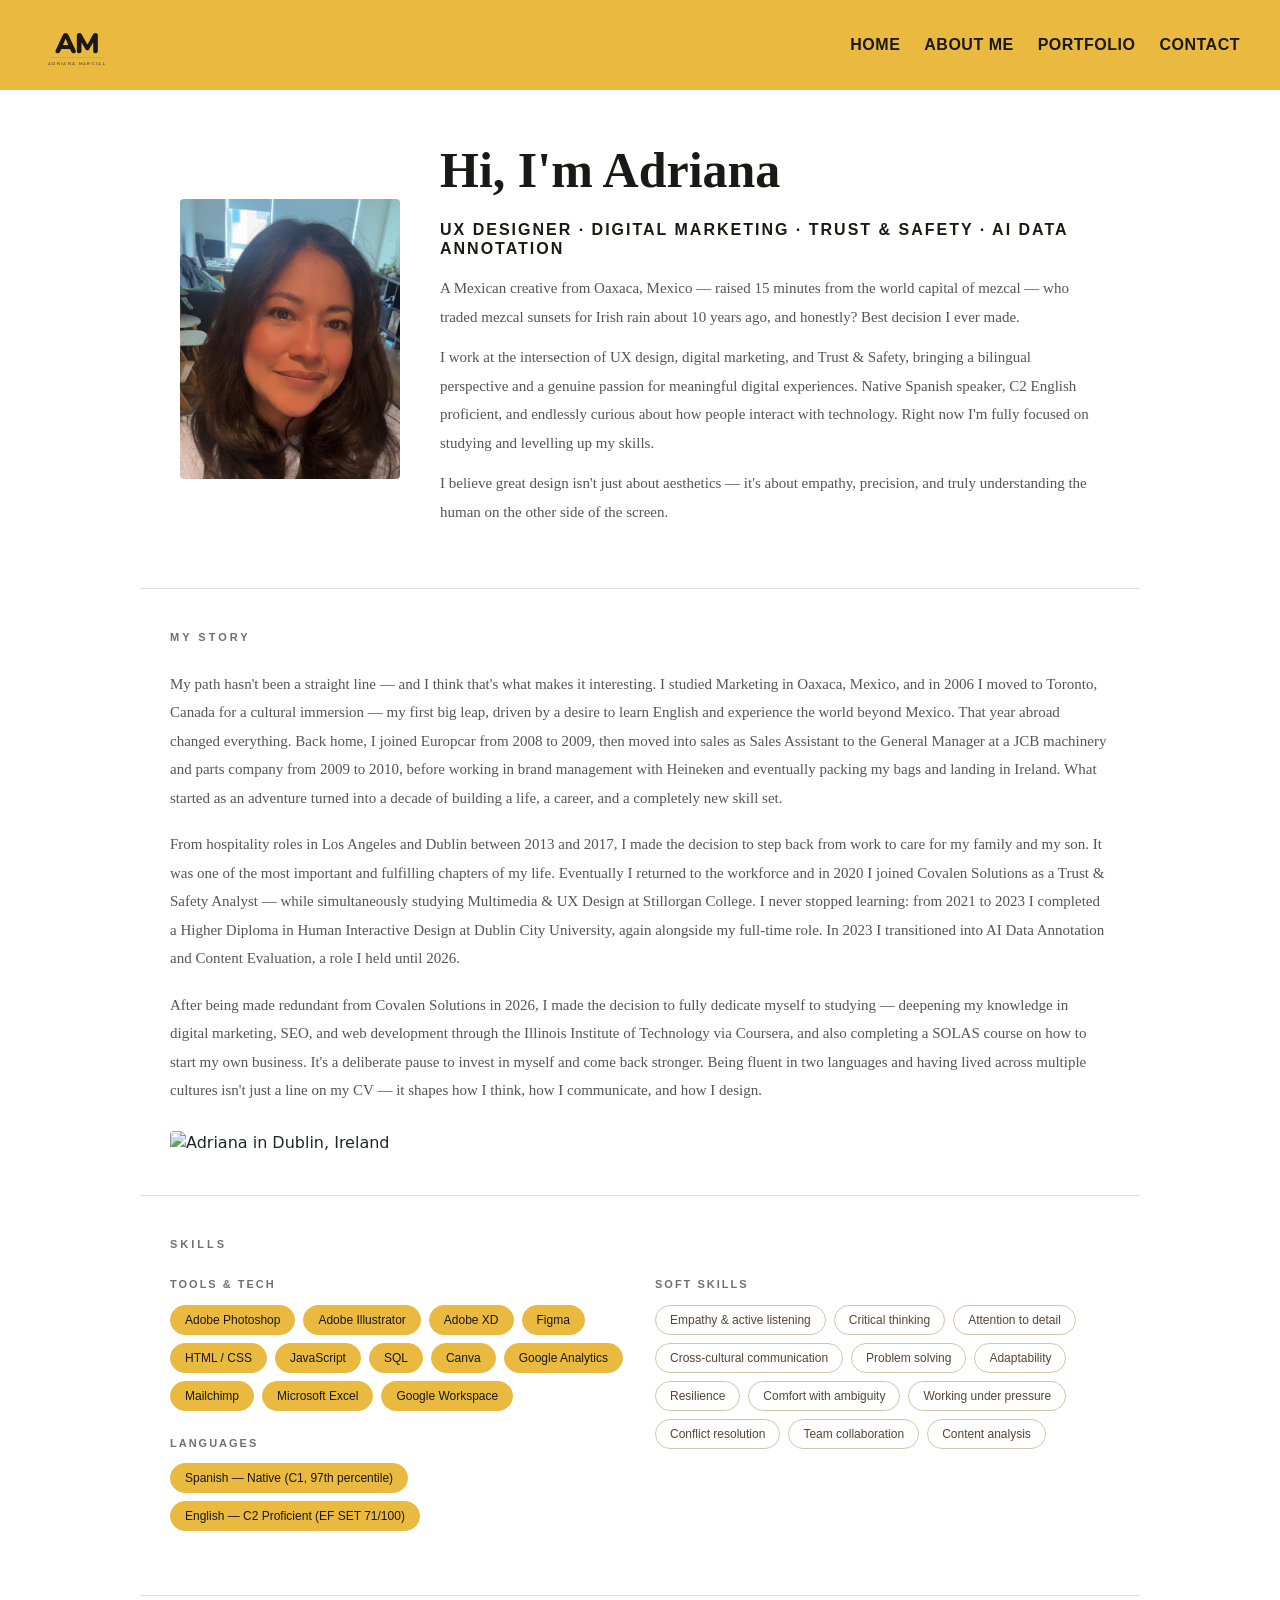
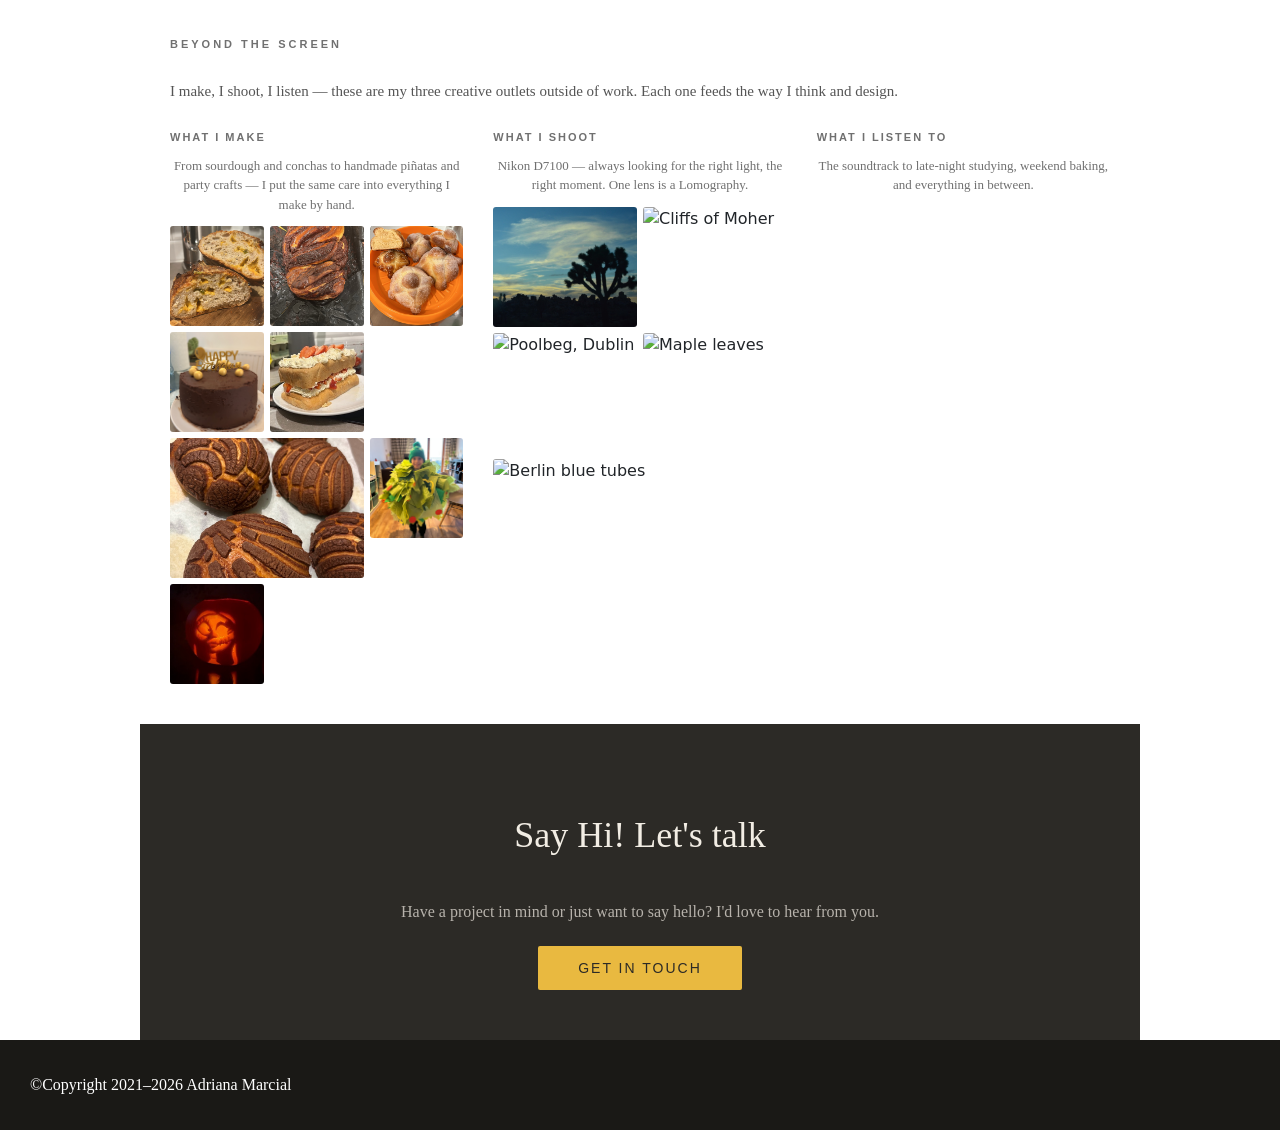
==== commit e2772c17: "Resolve merge conflicts, keep GA4 ID G-M4GPM1VZKX" ====
--- a/about_me.html
+++ b/about_me.html
@@ -52,8 +52,14 @@
 	<div id="container">
 		<nav class="navbar navbar-expand-md site-navbar">
 		<div class="container-fluid">
-			<a class="navbar-brand" href="index.html">
-				<img src="images/logo_adrianamarcialux.svg?v=3" alt="Adriana Marcial" width="90">
+			<a class="navbar-brand" href="index.html" aria-hidden="true" tabindex="-1">
+				<svg xmlns="http://www.w3.org/2000/svg" viewBox="0 0 200 120" width="90" aria-hidden="true" focusable="false">
+					<defs><style>@import url('https://fonts.googleapis.com/css2?family=Nunito:wght@900&amp;display=swap');</style></defs>
+					<rect width="200" height="120" fill="#E9B940" rx="8"/>
+					<text x="100" y="78" font-family="Nunito, sans-serif" font-size="62" font-weight="900" fill="#1A1916" text-anchor="middle" letter-spacing="-2">AM</text>
+					<line x1="40" y1="88" x2="160" y2="88" stroke="rgba(26,25,22,0.2)" stroke-width="1"/>
+					<text x="100" y="105" font-family="Nunito, sans-serif" font-size="9" fill="#1A1916" text-anchor="middle" letter-spacing="3">ADRIANA MARCIAL</text>
+				</svg>
 			</a>
 			<button class="navbar-toggler" type="button" data-bs-toggle="collapse" data-bs-target="#mainNav" aria-controls="mainNav" aria-expanded="false" aria-label="Toggle navigation">
 				<span class="navbar-toggler-icon"></span>
@@ -76,7 +82,7 @@
 				<img class="about-hero-photo" src="images/adriana_about.jpg" alt="Adriana Marcial">
 				<div class="about-hero-text">
 					<h1 class="hero-title" style="text-align:left; padding:0 0 12px 0;">Hi, I'm Adriana</h1>
-					<h3>UX DESIGNER · DIGITAL MARKETING · TRUST &amp; SAFETY · AI DATA ANNOTATION</h3>
+					<h2 style="font-family: jaf-domus-titling-web, sans-serif; font-size: 16px; letter-spacing: 2px; font-weight: 600;">UX DESIGNER · DIGITAL MARKETING · TRUST &amp; SAFETY · AI DATA ANNOTATION</h2>
 					<p class="bio-text">A Mexican creative from Oaxaca, Mexico — raised 15 minutes from the world capital of mezcal — who traded mezcal sunsets for Irish rain about 10 years ago, and honestly? Best decision I ever made.</p>
 					<p class="bio-text">I work at the intersection of UX design, digital marketing, and Trust & Safety, bringing a bilingual perspective and a genuine passion for meaningful digital experiences. Native Spanish speaker, C2 English proficient, and endlessly curious about how people interact with technology. Right now I'm fully focused on studying and levelling up my skills.</p>
 					<p class="bio-text">I believe great design isn't just about aesthetics — it's about empathy, precision, and truly understanding the human on the other side of the screen.</p>
@@ -178,7 +184,7 @@
 
 			<!-- LET'S WORK TOGETHER -->
 			<div style="background: #2C2A26; padding: 60px 40px; text-align: center;">
-				<h2 style="font-family: 'atocha', serif; color: #F2EDE4; font-size: 36px; margin-bottom: 12px;">Let's work together</h2>
+				<h2 style="font-family: 'atocha', serif; color: #F2EDE4; font-size: 36px; margin-bottom: 12px;">Say Hi! Let's talk</h2>
 				<p style="color: rgba(242,237,228,0.7); font-size: 16px; margin-bottom: 32px; padding: 0;">Have a project in mind or just want to say hello? I'd love to hear from you.</p>
 				<a href="contactme.html" style="background: #E9B940; color: #2C2A26; padding: 14px 40px; font-family: jaf-domus-titling-web, sans-serif; font-size: 14px; letter-spacing: 2px; text-decoration: none; border-radius: 2px;">GET IN TOUCH</a>
 			</div>
@@ -187,13 +193,12 @@
 
 		<footer>
 			<div class="copy">
-				<h6>&copy;Copyright 2021–2026 Adriana Marcial</h6>
+				<p>&copy;Copyright 2021–2026 Adriana Marcial</p>
 			</div>
 			<div class="social">
-				<a class="fab fa-instagram fa-2x" style="font-size:20px;color:white" href="https://www.instagram.com/petitemachineux/"></a>
-				<a class="fab fa-facebook-f fa-2x" style="font-size:20px;color:white" href="https://www.facebook.com/drik.mrz"></a>
-				<a href="https://twitter.com/home" style="color:white;font-size:20px;padding-right:16px;"><svg xmlns="http://www.w3.org/2000/svg" width="18" height="18" viewBox="0 0 24 24" fill="white"><path d="M18.244 2.25h3.308l-7.227 8.26 8.502 11.24H16.17l-4.714-6.231-5.401 6.231H2.746l7.73-8.835L1.254 2.25H8.08l4.259 5.63L18.244 2.25zm-1.161 17.52h1.833L7.084 4.126H5.117z"/></svg></a>
-				<a class="fab fa-linkedin fa-2x" style="font-size:20px;color:white" href="https://www.linkedin.com/in/adrianamarcial"></a>
+				<a href="https://www.instagram.com/petitemachineux/" aria-label="Instagram"><i class="fab fa-instagram" style="font-size:20px;color:white" aria-hidden="true"></i></a>
+				<a href="https://www.facebook.com/drik.mrz" aria-label="Facebook"><i class="fab fa-facebook-f" style="font-size:20px;color:white" aria-hidden="true"></i></a>
+				<a href="https://www.linkedin.com/in/adrianamarcial" aria-label="LinkedIn"><i class="fab fa-linkedin" style="font-size:20px;color:white" aria-hidden="true"></i></a>
 			</div>
 		</footer>
 	</div>
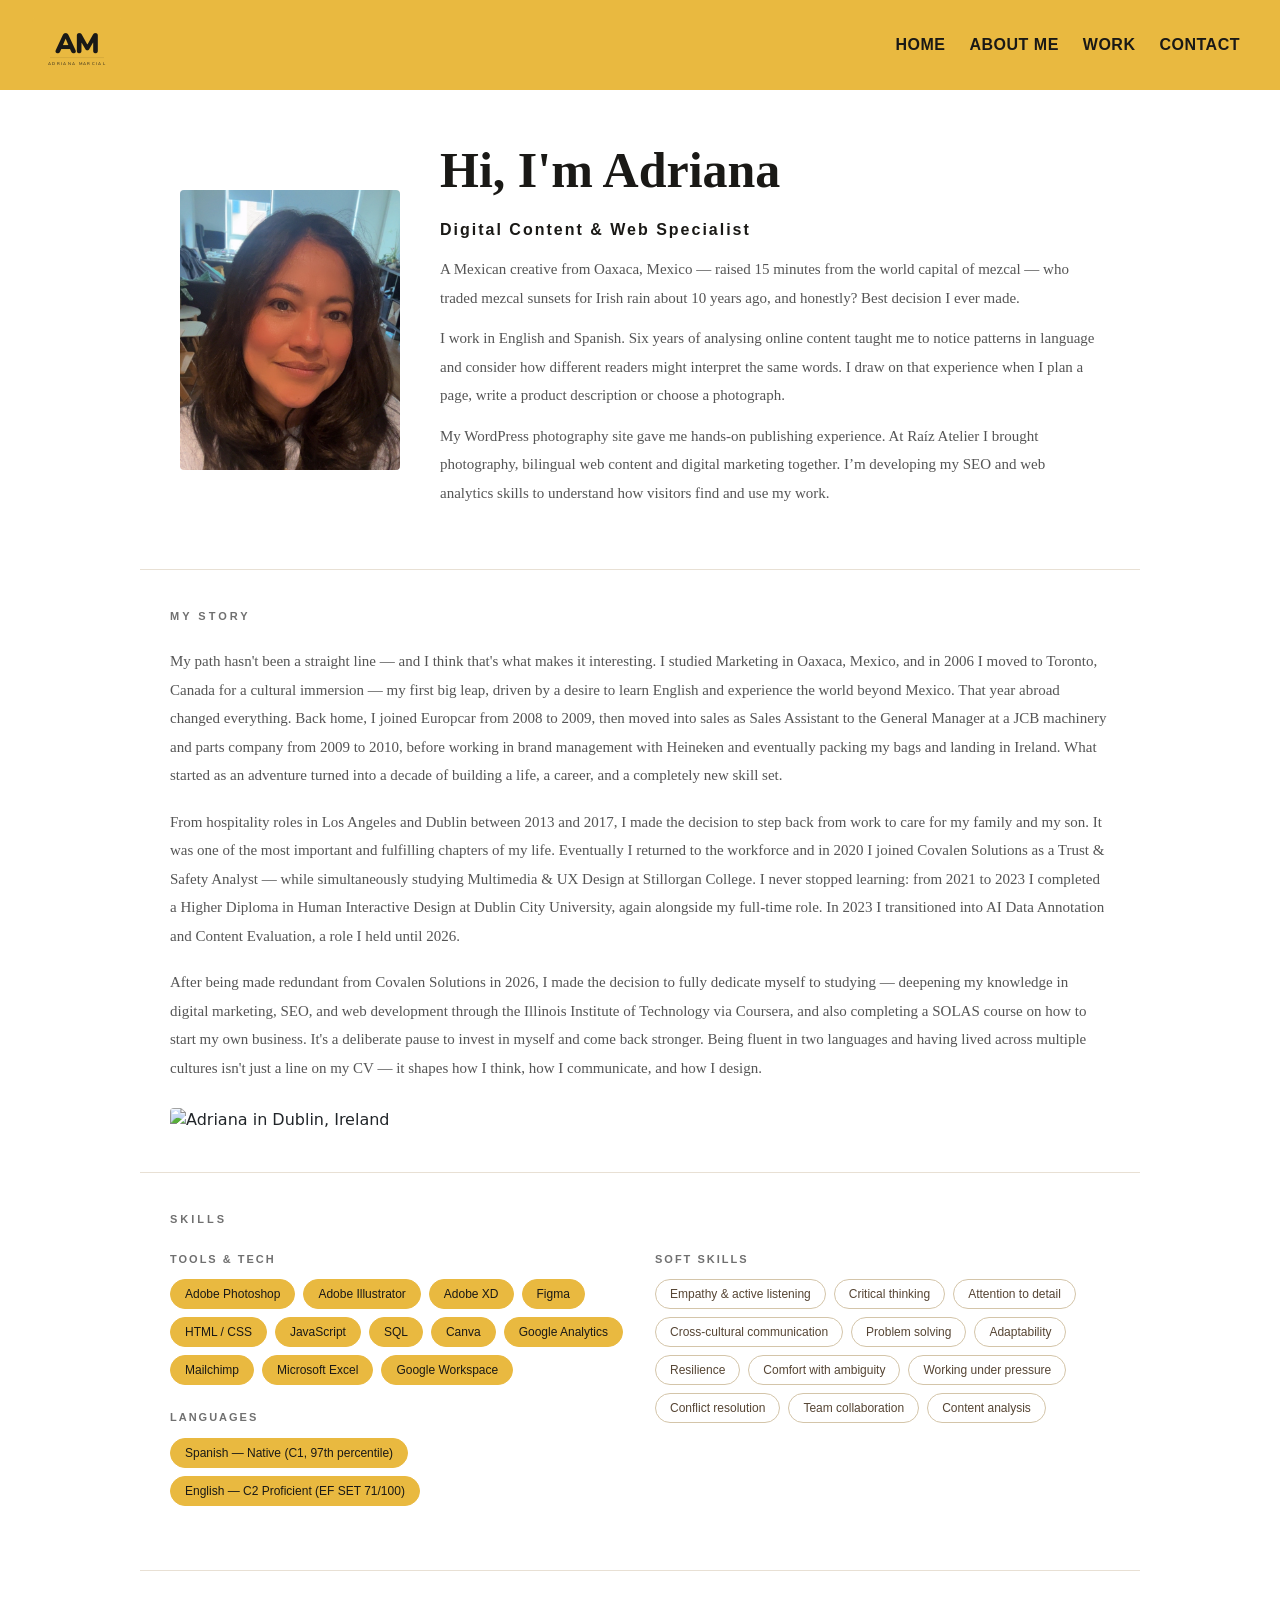
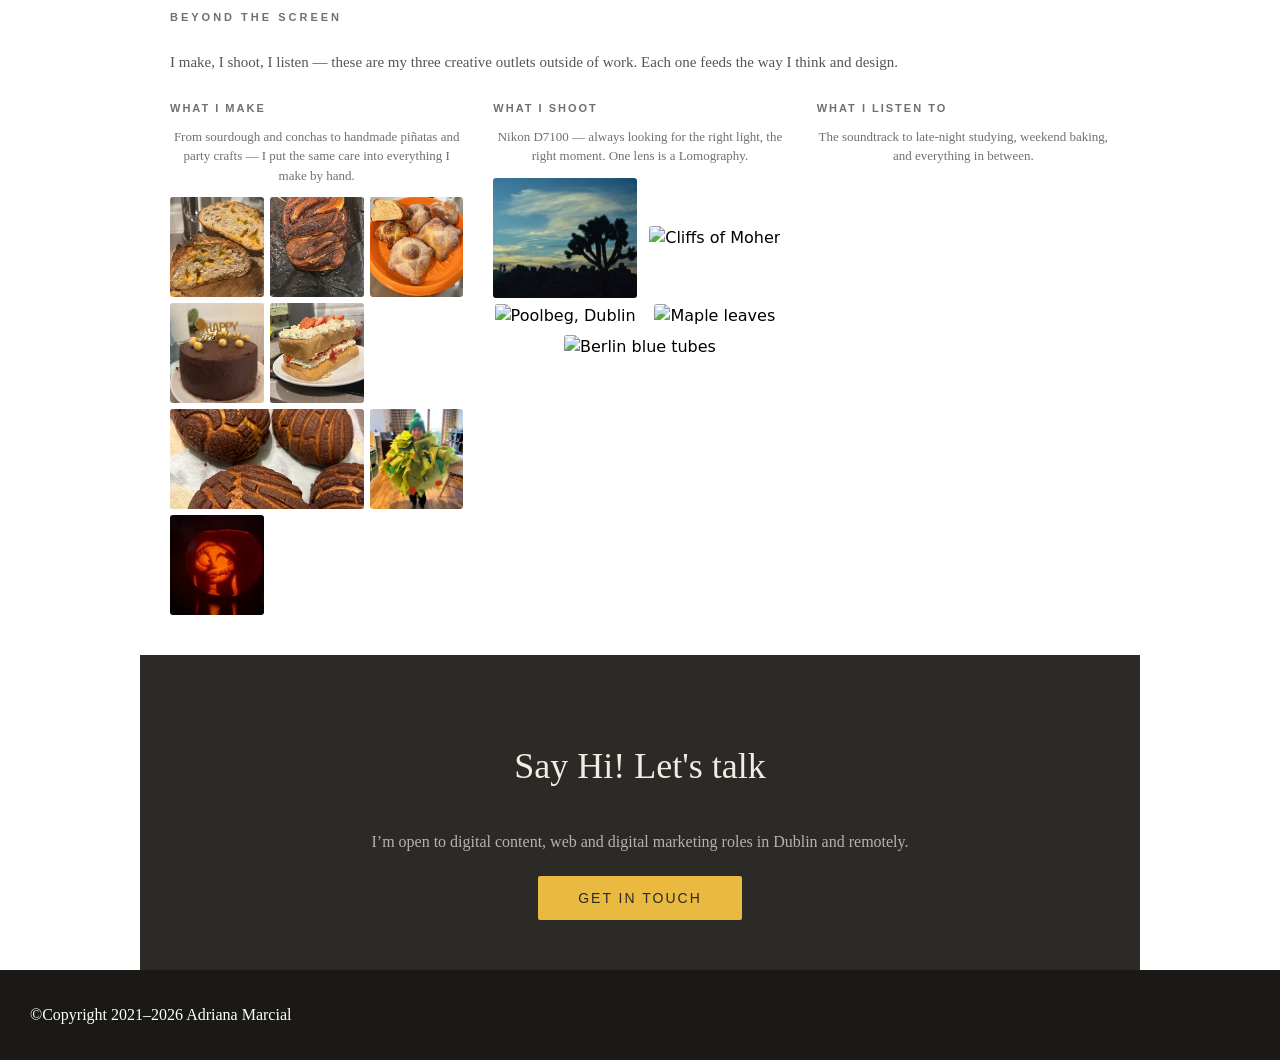
==== commit 4ec1efd8: "Show content and web practice across the portfolio, biography and contact pages" ====
--- a/about_me.html
+++ b/about_me.html
@@ -1,30 +1,37 @@
 <!DOCTYPE html>
 <html lang="en">
 <head>
+	<!-- Google Tag Manager -->
+	<script>(function(w,d,s,l,i){w[l]=w[l]||[];w[l].push({'gtm.start':
+	new Date().getTime(),event:'gtm.js'});var f=d.getElementsByTagName(s)[0],
+	j=d.createElement(s),dl=l!='dataLayer'?'&l='+l:'';j.async=true;j.src=
+	'https://www.googletagmanager.com/gtm.js?id='+i+dl;f.parentNode.insertBefore(j,f);
+	})(window,document,'script','dataLayer','GTM-MG58XLLC');</script>
+	<!-- End Google Tag Manager -->
 	<meta charset="utf-8">
 	<meta name="viewport" content="width=device-width, initial-scale=1.0">
-	<title>About Me — Adriana Marcial | UX Designer & Marketer in Dublin</title>
-	<meta name="description" content="Learn about Adriana Marcial, a bilingual UX Designer and Digital Marketing Specialist based in Dublin, Ireland, with experience in social media and content marketing.">
-	<meta name="keywords" content="Adriana Marcial about, UX designer Dublin Ireland, UI designer Ireland, graphic designer Dublin, digital marketer Dublin, social media specialist Ireland, bilingual EN ES marketer, content creator Dublin, Adriana Marcial job search, hire Adriana Marcial Dublin, Adriana Marcial graphic design, Adriana Marcial in Dublin, Adriana UX Designer, Adriana Marcial UX Designer, Adriana marketing content, Adriana content marketing, Adriana Marcial Designer, Adriana Marcial marketing">
+	<title>About Adriana Marcial | Digital Content &amp; Web Specialist</title>
+	<meta name="description" content="Meet Adriana Marcial, a bilingual Digital Content &amp; Web Specialist in Dublin. Explore her background in content analysis, marketing, UX research and photography.">
 	<meta name="author" content="Adriana Marcial">
-	<meta property="og:title" content="About Adriana Marcial | UX Designer & Digital Marketing Specialist">
-	<meta property="og:description" content="Bilingual UX Designer and Digital Marketing Specialist based in Dublin, Ireland.">
+	<meta property="og:title" content="About Adriana Marcial | Digital Content &amp; Web Specialist">
+	<meta property="og:description" content="Meet Adriana Marcial, a bilingual Digital Content &amp; Web Specialist in Dublin. Explore her background in content analysis, marketing, UX research and photography.">
 	<meta property="og:url" content="https://petitemachine.github.io/AdrianaMarcialPortfolio/about_me.html">
 	<meta property="og:type" content="website">
 	<link rel="canonical" href="https://petitemachine.github.io/AdrianaMarcialPortfolio/about_me.html">
 	<link rel="stylesheet" href="https://cdn.jsdelivr.net/npm/bootstrap@5.3.3/dist/css/bootstrap.min.css">
-	<link rel="stylesheet" href="styles.css">
+	<link rel="stylesheet" href="styles.css?v=profile3">
 	<script src="https://kit.fontawesome.com/a85fc88fc8.js" crossorigin="anonymous"></script>
 	<link rel="stylesheet" href="https://use.typekit.net/rvv1kdh.css">
 	<link href="https://fonts.googleapis.com/css2?family=Dancing+Script:wght@700&family=Roboto:wght@300&display=swap" rel="stylesheet">
-	<script type="text/javascript">
+	<script type="text/javascript" charset="UTF-8" src="https://cdn.cookie-script.com/s/37d7e0482ad240002c6fa5512722afcf.js"></script>
+	<script type="text/plain" data-cookiescript="accepted" data-cookiecategory="performance">
 		(function(c,l,a,r,i,t,y){
 			c[a]=c[a]||function(){(c[a].q=c[a].q||[]).push(arguments)};
 			t=l.createElement(r);t.async=1;t.src="https://www.clarity.ms/tag/"+i;
 			y=l.getElementsByTagName(r)[0];y.parentNode.insertBefore(t,y);
-		})(window, document, "clarity", "script", "x7m3mmzuod");
+		})(window, document, "clarity", "script", "xu7cki55r9");
 	</script>
-	<script>
+	<script type="text/plain" data-cookiescript="accepted" data-cookiecategory="performance">
 	(function (m, a, z, e) {
 	  var s, t, u, v;
 	  try { t = m.sessionStorage.getItem("maze-us"); } catch (err) {}
@@ -40,19 +47,23 @@
 	})(window, document, "https://snippet.maze.co/maze-universal-loader.js", "005d60e4-2474-4b83-94dd-838fba32077f");
 	</script>
 	<!-- Google tag (gtag.js) -->
-	<script async src="https://www.googletagmanager.com/gtag/js?id=G-M4GPM1VZKX"></script>
-	<script>
+	<script type="text/plain" data-cookiescript="accepted" data-cookiecategory="performance" data-src="https://www.googletagmanager.com/gtag/js?id=G-M4GPM1VZKX"></script>
+	<script type="text/plain" data-cookiescript="accepted" data-cookiecategory="performance">
 	  window.dataLayer = window.dataLayer || [];
 	  function gtag(){dataLayer.push(arguments);}
 	  gtag('js', new Date());
 	  gtag('config', 'G-M4GPM1VZKX');
 	</script>
 </head>
-<body>
-	<div id="container">
-		<nav class="navbar navbar-expand-md site-navbar">
+<body class="profile-page">
+	<a class="profile-skip" href="#main-content">Skip to content</a>
+	<!-- Google Tag Manager (noscript) -->
+	<noscript><iframe src="https://www.googletagmanager.com/ns.html?id=GTM-MG58XLLC"
+	height="0" width="0" style="display:none;visibility:hidden"></iframe></noscript>
+	<!-- End Google Tag Manager (noscript) -->
+	<nav class="navbar navbar-expand-md site-navbar">
 		<div class="container-fluid">
-			<a class="navbar-brand" href="index.html" aria-hidden="true" tabindex="-1">
+			<a class="navbar-brand" href="index.html" aria-label="Adriana Marcial — Home">
 				<svg xmlns="http://www.w3.org/2000/svg" viewBox="0 0 200 120" width="90" aria-hidden="true" focusable="false">
 					<defs><style>@import url('https://fonts.googleapis.com/css2?family=Nunito:wght@900&amp;display=swap');</style></defs>
 					<rect width="200" height="120" fill="#E9B940" rx="8"/>
@@ -68,30 +79,31 @@
 				<ul class="navbar-nav gap-2 py-3 py-md-0">
 					<li class="nav-item"><a class="nav-link" href="index.html">HOME</a></li>
 					<li class="nav-item"><a class="nav-link" href="about_me.html">ABOUT ME</a></li>
-					<li class="nav-item"><a class="nav-link" href="portofolio.html">PORTFOLIO</a></li>
+					<li class="nav-item"><a class="nav-link" href="index.html#digital-work">WORK</a></li>
 					<li class="nav-item"><a class="nav-link" href="contactme.html">CONTACT</a></li>
 				</ul>
 			</div>
 		</div>
 	</nav>
 
-		<main>
+	<div id="container">
+		<main id="main-content" tabindex="-1">
 
 			<!-- HERO -->
 			<div class="about-hero">
 				<img class="about-hero-photo" src="images/adriana_about.jpg" alt="Adriana Marcial">
 				<div class="about-hero-text">
 					<h1 class="hero-title" style="text-align:left; padding:0 0 12px 0;">Hi, I'm Adriana</h1>
-					<h2 style="font-family: jaf-domus-titling-web, sans-serif; font-size: 16px; letter-spacing: 2px; font-weight: 600;">UX DESIGNER · DIGITAL MARKETING · TRUST &amp; SAFETY · AI DATA ANNOTATION</h2>
+					<h2 style="font-family: jaf-domus-titling-web, sans-serif; font-size: 16px; letter-spacing: 2px; font-weight: 600;">Digital Content &amp; Web Specialist</h2>
 					<p class="bio-text">A Mexican creative from Oaxaca, Mexico — raised 15 minutes from the world capital of mezcal — who traded mezcal sunsets for Irish rain about 10 years ago, and honestly? Best decision I ever made.</p>
-					<p class="bio-text">I work at the intersection of UX design, digital marketing, and Trust & Safety, bringing a bilingual perspective and a genuine passion for meaningful digital experiences. Native Spanish speaker, C2 English proficient, and endlessly curious about how people interact with technology. Right now I'm fully focused on studying and levelling up my skills.</p>
-					<p class="bio-text">I believe great design isn't just about aesthetics — it's about empathy, precision, and truly understanding the human on the other side of the screen.</p>
+					<p class="bio-text">I work in English and Spanish. Six years of analysing online content taught me to notice patterns in language and consider how different readers might interpret the same words. I draw on that experience when I plan a page, write a product description or choose a photograph.</p>
+					<p class="bio-text">My WordPress photography site gave me hands-on publishing experience. At Raíz Atelier I brought photography, bilingual web content and digital marketing together. I’m developing my SEO and web analytics skills to understand how visitors find and use my work.</p>
 				</div>
 			</div>
 
 			<!-- MY STORY -->
 			<div class="about-section white">
-				<span class="section-label">My story</span>
+				<h2 class="section-label">My story</h2>
 				<p class="story-text">My path hasn't been a straight line — and I think that's what makes it interesting. I studied Marketing in Oaxaca, Mexico, and in 2006 I moved to Toronto, Canada for a cultural immersion — my first big leap, driven by a desire to learn English and experience the world beyond Mexico. That year abroad changed everything. Back home, I joined Europcar from 2008 to 2009, then moved into sales as Sales Assistant to the General Manager at a JCB machinery and parts company from 2009 to 2010, before working in brand management with Heineken and eventually packing my bags and landing in Ireland. What started as an adventure turned into a decade of building a life, a career, and a completely new skill set.</p>
 				<p class="story-text">From hospitality roles in Los Angeles and Dublin between 2013 and 2017, I made the decision to step back from work to care for my family and my son. It was one of the most important and fulfilling chapters of my life. Eventually I returned to the workforce and in 2020 I joined Covalen Solutions as a Trust & Safety Analyst — while simultaneously studying Multimedia & UX Design at Stillorgan College. I never stopped learning: from 2021 to 2023 I completed a Higher Diploma in Human Interactive Design at Dublin City University, again alongside my full-time role. In 2023 I transitioned into AI Data Annotation and Content Evaluation, a role I held until 2026.</p>
 				<p class="story-text">After being made redundant from Covalen Solutions in 2026, I made the decision to fully dedicate myself to studying — deepening my knowledge in digital marketing, SEO, and web development through the Illinois Institute of Technology via Coursera, and also completing a SOLAS course on how to start my own business. It's a deliberate pause to invest in myself and come back stronger. Being fluent in two languages and having lived across multiple cultures isn't just a line on my CV — it shapes how I think, how I communicate, and how I design.</p>
@@ -100,7 +112,7 @@
 
 			<!-- SKILLS -->
 			<div class="about-section white">
-				<span class="section-label">Skills</span>
+				<h2 class="section-label">Skills</h2>
 				<div class="skills-columns">
 					<div>
 						<span class="skills-group-label">TOOLS & TECH</span>
@@ -146,38 +158,64 @@
 
 			<!-- BEYOND THE SCREEN -->
 			<div class="about-section">
-				<span class="section-label">Beyond the screen</span>
+				<h2 class="section-label">Beyond the screen</h2>
 				<p class="story-text">I make, I shoot, I listen — these are my three creative outlets outside of work. Each one feeds the way I think and design.</p>
-				<div style="display:grid; grid-template-columns: 1fr 1fr 1fr; gap: 30px; margin-top: 24px;">
+				<div class="interests-grid">
 					<div>
 						<span class="skills-group-label" style="margin-bottom:10px;">WHAT I MAKE</span>
 						<p style="font-size:13px; color:#707070; margin-bottom:12px; padding:0;">From sourdough and conchas to handmade piñatas and party crafts — I put the same care into everything I make by hand.</p>
 						<div class="photo-mosaic">
-							<img src="images/jalapenoandcheess_sourdough.jpg" alt="Sourdough jalapeño and cheese" title="Sourdough with jalapeño & Irish cheddar" onclick="openLightbox(this)">
-							<img src="images/chocolate_babka2.jpg" alt="Chocolate babka" title="Chocolate babka" onclick="openLightbox(this)">
-							<img src="images/pan_de_muerto.jpg" alt="Pan de muerto" title="Pan de muerto — a Mexican tradition" onclick="openLightbox(this)">
-							<img src="images/Matilda_chocolate_cake.jpg" alt="Chocolate cake" title="Matilda chocolate cake" onclick="openLightbox(this)">
-							<img src="images/Pastel_tres_leches.jpg" alt="Pastel tres leches" title="Pastel de tres leches" onclick="openLightbox(this)">
-							<img class="wide" src="images/conchas_chocolate.jpg" alt="Conchas" title="Conchas — pan dulce mexicano" onclick="openLightbox(this)">
-							<img src="images/salad_custom.jpg" alt="Salad costume" title="Sean's salad costume — handmade" onclick="openLightbox(this)">
-							<img src="images/carved_pumpkin.jpg" alt="Carved pumpkin" title="Carved pumpkin — Halloween artcraft" onclick="openLightbox(this)">
+							<button type="button" aria-haspopup="dialog">
+								<img src="images/jalapenoandcheess_sourdough.jpg" alt="Sourdough jalapeño and cheese" title="Sourdough with jalapeño & Irish cheddar">
+							</button>
+							<button type="button" aria-haspopup="dialog">
+								<img src="images/chocolate_babka2.jpg" alt="Chocolate babka" title="Chocolate babka">
+							</button>
+							<button type="button" aria-haspopup="dialog">
+								<img src="images/pan_de_muerto.jpg" alt="Pan de muerto" title="Pan de muerto — a Mexican tradition">
+							</button>
+							<button type="button" aria-haspopup="dialog">
+								<img src="images/Matilda_chocolate_cake.jpg" alt="Chocolate cake" title="Matilda chocolate cake">
+							</button>
+							<button type="button" aria-haspopup="dialog">
+								<img src="images/Pastel_tres_leches.jpg" alt="Pastel tres leches" title="Pastel de tres leches">
+							</button>
+							<button type="button" class="wide" aria-haspopup="dialog">
+								<img src="images/conchas_chocolate.jpg" alt="Conchas" title="Conchas — pan dulce mexicano">
+							</button>
+							<button type="button" aria-haspopup="dialog">
+								<img src="images/salad_custom.jpg" alt="Salad costume" title="Sean's salad costume — handmade">
+							</button>
+							<button type="button" aria-haspopup="dialog">
+								<img src="images/carved_pumpkin.jpg" alt="Carved pumpkin" title="Carved pumpkin — Halloween artcraft">
+							</button>
 						</div>
 					</div>
 					<div>
 						<span class="skills-group-label" style="margin-bottom:10px;">WHAT I SHOOT</span>
 						<p style="font-size:13px; color:#707070; margin-bottom:12px; padding:0;">Nikon D7100 — always looking for the right light, the right moment. One lens is a Lomography.</p>
 						<div class="photo-mosaic" style="grid-template-columns: 1fr 1fr;">
-							<img src="images/joshuathree.jpg" alt="Joshua Tree" style="height:120px;" title="Joshua Tree, California" onclick="openLightbox(this)">
-							<img src="images/cliffs_moher.JPG" alt="Cliffs of Moher" style="height:120px;" title="Cliffs of Moher, Ireland" onclick="openLightbox(this)">
-							<img src="images/poolbeg_Dublin.jpg" alt="Poolbeg, Dublin" style="height:120px;" title="Poolbeg chimneys, Dublin" onclick="openLightbox(this)">
-							<img src="images/mapple_leaves.JPG" alt="Maple leaves" style="height:120px;" title="Maple leaves — Lomography lens" onclick="openLightbox(this)">
-							<img src="images/BERLIN_BLUETUBES.JPG" alt="Berlin blue tubes" style="height:120px; grid-column: span 2; width:100%; object-fit:cover;" title="Berlin blue tubes" onclick="openLightbox(this)">
+							<button type="button" aria-haspopup="dialog">
+								<img src="images/joshuathree.jpg" alt="Joshua Tree" style="height:120px;" title="Joshua Tree, California">
+							</button>
+							<button type="button" aria-haspopup="dialog">
+								<img src="images/cliffs_moher.JPG" alt="Cliffs of Moher" style="height:120px;" title="Cliffs of Moher, Ireland">
+							</button>
+							<button type="button" aria-haspopup="dialog">
+								<img src="images/poolbeg_Dublin.jpg" alt="Poolbeg, Dublin" style="height:120px;" title="Poolbeg chimneys, Dublin">
+							</button>
+							<button type="button" aria-haspopup="dialog">
+								<img src="images/mapple_leaves.JPG" alt="Maple leaves" style="height:120px;" title="Maple leaves — Lomography lens">
+							</button>
+							<button type="button" class="wide" aria-haspopup="dialog">
+								<img src="images/BERLIN_BLUETUBES.JPG" alt="Berlin blue tubes" style="height:120px; width:100%; object-fit:cover;" title="Berlin blue tubes">
+							</button>
 						</div>
 					</div>
 					<div>
 						<span class="skills-group-label" style="margin-bottom:10px;">WHAT I LISTEN TO</span>
 						<p style="font-size:13px; color:#707070; margin-bottom:12px; padding:0;">The soundtrack to late-night studying, weekend baking, and everything in between.</p>
-						<iframe style="border-radius:12px" src="https://open.spotify.com/embed/playlist/1nwWzSDqIUjildJt7PfsUu?utm_source=generator&theme=0&si=c328fc3a40004ff7" width="100%" height="280" frameBorder="0" allowfullscreen="" allow="autoplay; clipboard-write; encrypted-media; fullscreen; picture-in-picture" loading="lazy"></iframe>
+						<iframe title="Adriana’s Spotify playlist" style="border-radius:12px" src="https://open.spotify.com/embed/playlist/1nwWzSDqIUjildJt7PfsUu?utm_source=generator&theme=0&si=c328fc3a40004ff7" width="100%" height="280" frameBorder="0" allowfullscreen="" allow="autoplay; clipboard-write; encrypted-media; fullscreen; picture-in-picture" loading="lazy"></iframe>
 					</div>
 				</div>
 			</div>
@@ -185,11 +223,12 @@
 			<!-- LET'S WORK TOGETHER -->
 			<div style="background: #2C2A26; padding: 60px 40px; text-align: center;">
 				<h2 style="font-family: 'atocha', serif; color: #F2EDE4; font-size: 36px; margin-bottom: 12px;">Say Hi! Let's talk</h2>
-				<p style="color: rgba(242,237,228,0.7); font-size: 16px; margin-bottom: 32px; padding: 0;">Have a project in mind or just want to say hello? I'd love to hear from you.</p>
+				<p style="color: rgba(242,237,228,0.7); font-size: 16px; margin-bottom: 32px; padding: 0;">I’m open to digital content, web and digital marketing roles in Dublin and remotely.</p>
 				<a href="contactme.html" style="background: #E9B940; color: #2C2A26; padding: 14px 40px; font-family: jaf-domus-titling-web, sans-serif; font-size: 14px; letter-spacing: 2px; text-decoration: none; border-radius: 2px;">GET IN TOUCH</a>
 			</div>
 
 		</main>
+</div>
 
 		<footer>
 			<div class="copy">
@@ -201,28 +240,31 @@
 				<a href="https://www.linkedin.com/in/adrianamarcial" aria-label="LinkedIn"><i class="fab fa-linkedin" style="font-size:20px;color:white" aria-hidden="true"></i></a>
 			</div>
 		</footer>
-	</div>
 <script src="https://cdn.jsdelivr.net/npm/bootstrap@5.3.3/dist/js/bootstrap.bundle.min.js"></script>
 
-<!-- Lightbox -->
-<div id="lightbox" onclick="closeLightbox()" style="display:none; position:fixed; top:0; left:0; width:100%; height:100%; background:rgba(0,0,0,0.9); z-index:9999; align-items:center; justify-content:center; cursor:zoom-out;">
-	<img id="lightbox-img" src="" alt="" style="max-width:90%; max-height:90vh; object-fit:contain; border-radius:4px;">
-	<p id="lightbox-caption" style="position:absolute; bottom:24px; left:0; width:100%; text-align:center; color:rgba(255,255,255,0.7); font-size:14px; font-family: Helvetica Neue, sans-serif;"></p>
-</div>
-
+<dialog class="photo-dialog" id="lightbox" aria-labelledby="lightbox-caption">
+  <button type="button" class="btn-contact" aria-label="Close photograph">Close</button>
+  <img id="lightbox-img" alt="">
+  <p id="lightbox-caption"></p>
+</dialog>
 <script>
-function openLightbox(img) {
-	const lb = document.getElementById('lightbox');
-	document.getElementById('lightbox-img').src = img.src;
-	document.getElementById('lightbox-caption').textContent = img.title || img.alt;
-	lb.style.display = 'flex';
-	document.body.style.overflow = 'hidden';
-}
-function closeLightbox() {
-	document.getElementById('lightbox').style.display = 'none';
-	document.body.style.overflow = '';
-}
-document.addEventListener('keydown', e => { if (e.key === 'Escape') closeLightbox(); });
+  const photoDialog = document.getElementById('lightbox');
+  const enlargedPhoto = document.getElementById('lightbox-img');
+  const caption = document.getElementById('lightbox-caption');
+
+  document.querySelectorAll('.photo-mosaic button').forEach(button => {
+    button.addEventListener('click', () => {
+      const photo = button.querySelector('img');
+      enlargedPhoto.src = photo.src;
+      enlargedPhoto.alt = photo.alt;
+      caption.textContent = photo.title || photo.alt;
+      photoDialog.showModal();
+    });
+  });
+  photoDialog.querySelector('button').addEventListener('click', () => photoDialog.close());
+  photoDialog.addEventListener('click', event => {
+    if (event.target === photoDialog) photoDialog.close();
+  });
 </script>
 </body>
 </html>
--- a/styles.css
+++ b/styles.css
@@ -8,6 +8,78 @@
 	max-width: 1000px;
 	width: 100%;
 	margin: 0 auto;
+}
+
+.main-page-nav {
+	position: sticky;
+	top: 0;
+	z-index: 100;
+	display: flex;
+	align-items: center;
+	justify-content: space-between;
+	gap: 24px;
+	width: 100%;
+	padding: 18px 5vw;
+	background: rgba(247,245,239,.95);
+	border-bottom: 1px solid #d8d3c5;
+	backdrop-filter: blur(10px);
+	font-family: "DM Sans", Arial, sans-serif;
+}
+
+.main-page-brand {
+	display: flex;
+	align-items: center;
+	gap: 12px;
+	color: #171713;
+	font-weight: 700;
+	text-decoration: none;
+}
+
+.main-page-brand-mark {
+	display: grid;
+	place-items: center;
+	width: 46px;
+	height: 38px;
+	border-radius: 4px;
+	background: #e9b940;
+	font-size: 16px;
+	letter-spacing: -.04em;
+}
+
+.main-page-nav-links {
+	display: flex;
+	gap: 28px;
+	font-size: 13px;
+	font-weight: 600;
+}
+
+.main-page-nav-links a {
+	color: #171713;
+	text-decoration: none;
+}
+
+.main-page-nav-links a:hover,
+.main-page-nav-links a:focus-visible,
+.main-page-nav-links a[aria-current="page"] {
+	text-decoration: underline;
+	text-decoration-color: #e9b940;
+	text-decoration-thickness: 3px;
+	text-underline-offset: 6px;
+}
+
+@media (max-width: 560px) {
+	.main-page-nav {
+		padding: 14px 20px;
+	}
+
+	.main-page-brand > span:last-child {
+		display: none;
+	}
+
+	.main-page-nav-links {
+		gap: 16px;
+		font-size: 12px;
+	}
 }
 
 .btn-contact {
@@ -189,7 +261,7 @@
 	font-size: clamp(80px, 15vw, 230px);
 	color: #1A1916;
 	line-height: 0.92;
-	letter-spacing: -3px;
+	letter-spacing: 4px;
 	margin-bottom: 32px;
 	text-align: center;
 	padding: 0;
@@ -518,6 +590,95 @@
 	border-top: 1px solid #f0e8d0;
 }
 
+.case-back-link {
+	display: inline-flex;
+	align-items: center;
+	gap: 8px;
+	margin-bottom: 22px;
+	padding: 8px 16px;
+	border: 1px solid #e8e0d4;
+	border-radius: 999px;
+	color: #1A1916;
+	font-family: jaf-domus-titling-web, sans-serif;
+	font-size: 11px;
+	font-weight: 700;
+	letter-spacing: 2px;
+	text-decoration: none;
+}
+
+.case-back-link:hover,
+.case-back-link:focus-visible {
+	background: #1A1916;
+	color: #E9B940;
+}
+
+.case-back-link--bottom {
+	margin: 26px 0 0;
+}
+
+.portfolio-group-heading {
+	padding: 56px 30px 28px;
+	border-top: 1px solid #e8dfc5;
+	background: #f7f5ef;
+	text-align: center;
+	scroll-margin-top: 24px;
+}
+
+.portfolio-group-heading p {
+	margin: 0 0 8px;
+	padding: 0;
+	color: #707070;
+	font-family: jaf-domus-titling-web, sans-serif;
+	font-size: 12px;
+	font-weight: 700;
+	letter-spacing: 2px;
+}
+
+.portfolio-group-heading h2 {
+	margin: 0 0 10px;
+	padding: 0;
+	color: #1A1916;
+	font-family: 'atocha', serif;
+	font-size: clamp(38px, 6vw, 58px);
+}
+
+.portfolio-group-heading span {
+	color: #707070;
+	font-family: "Helvetica Neue", Helvetica, sans-serif;
+	font-size: 15px;
+}
+
+.tdah-card-visual {
+	height: 320px;
+	display: grid;
+	place-items: center;
+	background: linear-gradient(135deg, #E9B940 0%, #f7dc83 100%);
+	color: #1A1916;
+	font-family: "Helvetica Neue", Helvetica, Arial, sans-serif;
+	font-size: clamp(58px, 10vw, 100px);
+	font-weight: 700;
+	letter-spacing: 2px;
+}
+
+.digital-planning-visual {
+	height: 280px;
+	display: grid;
+	place-items: center;
+	background: #f7f5ef;
+	color: #1A1916;
+	font-size: 64px;
+}
+
+.media-grid--single {
+	grid-template-columns: minmax(0, 480px);
+	justify-content: center;
+}
+
+.marketing-grid {
+	grid-template-columns: minmax(0, 1280px);
+	width: 100%;
+}
+
 .ux-subtitle {
 	font-family: jaf-domus-titling-web, sans-serif;
 	font-size: 15px;
@@ -529,11 +690,55 @@
 }
 
 .section-image {
+	margin: 0;
 	text-align: center;
 	padding-top: 30px;
 }
 
 .section-image img { width: 100%; max-width: 900px; }
+
+.section-image figcaption {
+	margin-top: 14px;
+	color: #707070;
+	font-size: 13px;
+	line-height: 1.5;
+}
+
+.project-intro {
+	max-width: 680px;
+	margin: 0 auto 24px;
+	padding: 0 16px;
+	line-height: 1.6;
+}
+
+.figma-embed {
+	position: relative;
+	width: 100%;
+	aspect-ratio: 16 / 9;
+	min-height: 360px;
+	border: 1px solid rgba(0, 0, 0, 0.1);
+	border-radius: 8px;
+	overflow: hidden;
+	background: #f5f0e8;
+}
+
+.figma-embed iframe {
+	width: 100%;
+	height: 100%;
+	min-height: 360px;
+	border: 0;
+	display: block;
+}
+
+.figma-fallback {
+	margin: 14px 0 0;
+	padding: 0;
+}
+
+.figma-fallback a {
+	color: #1A1916;
+	font-weight: 600;
+}
 
 .step-grid {
 	display: grid;
@@ -620,6 +825,30 @@
 	padding: 14px;
 }
 
+.media-card__actions {
+	display: flex;
+	flex-wrap: wrap;
+	justify-content: center;
+	gap: 8px;
+	margin-top: 6px;
+}
+
+.media-card__actions a {
+	padding: 8px 12px;
+	border: 1px solid #1A1916;
+	border-radius: 999px;
+	color: #1A1916;
+	font-family: "Helvetica Neue", Helvetica, sans-serif;
+	font-size: 12px;
+	font-weight: 700;
+	text-decoration: none;
+}
+
+.media-card__actions a {
+	background: #1A1916;
+	color: #E9B940;
+}
+
 .media-card__label {
 	font-family: jaf-domus-titling-web, sans-serif;
 	font-size: 14px;
@@ -634,6 +863,179 @@
 	font-size: 13px;
 	color: #1A1916;
 	text-align: center;
+}
+
+.marketing-card {
+	display: grid;
+	grid-template-columns: minmax(0, 1fr) minmax(0, 1fr);
+	width: 100%;
+	min-height: 520px;
+}
+
+.marketing-card .media-card__info {
+	order: 1;
+	align-items: flex-start;
+	justify-content: center;
+	padding: clamp(28px, 5vw, 56px);
+}
+
+.marketing-card .media-card__img {
+	order: 2;
+	height: 100%;
+	min-height: 520px;
+	object-fit: contain;
+	background: #f4eadf;
+}
+
+.marketing-card .media-card__label,
+.marketing-card .media-card__sub {
+	text-align: left;
+}
+
+.marketing-card .media-card__actions {
+	justify-content: flex-start;
+}
+
+.campaign-brief {
+	width: min(100%, 720px);
+	margin-top: 10px;
+	padding: 16px 18px;
+	background: rgba(255, 255, 255, 0.48);
+	color: #1A1916;
+	font-family: "Helvetica Neue", Helvetica, sans-serif;
+	font-size: 14px;
+	line-height: 1.55;
+	text-align: left;
+}
+
+.campaign-brief p {
+	margin: 0 0 8px;
+}
+
+.campaign-brief ul {
+	margin: 0;
+	padding-left: 20px;
+}
+
+.campaign-brief li + li {
+	margin-top: 4px;
+}
+
+.marketing-case-layout {
+	display: grid;
+	grid-template-columns: minmax(320px, 0.8fr) minmax(480px, 1.2fr);
+	gap: 24px;
+	align-items: stretch;
+}
+
+.marketing-step-grid {
+	grid-template-columns: 1fr;
+}
+
+.marketing-case-visual {
+	display: flex;
+	flex-direction: column;
+	align-items: center;
+	justify-content: center;
+	padding: 0 24px 24px;
+	background: #f4eadf;
+	border-radius: 4px;
+	box-shadow: 0 2px 6px rgba(0,0,0,0.07);
+	overflow: hidden;
+}
+
+.marketing-image-button {
+	width: calc(100% + 48px);
+	margin: 0;
+	padding: 0;
+	border: 0;
+	background: transparent;
+	cursor: zoom-in;
+}
+
+.marketing-case-visual img {
+	width: 100%;
+	height: auto;
+	object-fit: cover;
+	display: block;
+}
+
+.marketing-case-visual p {
+	margin: 16px 0 12px;
+	color: #1A1916;
+	font-family: "Helvetica Neue", Helvetica, sans-serif;
+	font-size: 13px;
+	text-align: center;
+}
+
+.marketing-case-visual a {
+	padding: 10px 16px;
+	border-radius: 999px;
+	background: #1A1916;
+	color: #E9B940;
+	font-family: "Helvetica Neue", Helvetica, sans-serif;
+	font-size: 12px;
+	font-weight: 700;
+	text-decoration: none;
+}
+
+.image-dialog {
+	width: min(94vw, 1500px);
+	max-width: none;
+	padding: 0;
+	border: 0;
+	border-radius: 6px;
+	background: #f4eadf;
+	box-shadow: 0 20px 70px rgba(0,0,0,.45);
+}
+
+.image-dialog::backdrop {
+	background: rgba(20,14,11,.86);
+}
+
+.image-dialog img {
+	display: block;
+	width: 100%;
+	height: auto;
+	max-height: 90vh;
+	object-fit: contain;
+}
+
+.image-dialog__close {
+	position: absolute;
+	top: 12px;
+	right: 12px;
+	z-index: 1;
+	width: 42px;
+	height: 42px;
+	padding: 0;
+	border: 0;
+	border-radius: 50%;
+	background: #1A1916;
+	color: #E9B940;
+	font-size: 28px;
+	line-height: 1;
+	cursor: pointer;
+}
+
+@media (max-width: 800px) {
+	.marketing-case-layout {
+		grid-template-columns: 1fr;
+	}
+
+	.marketing-card {
+		grid-template-columns: 1fr;
+	}
+
+	.marketing-card .media-card__info,
+	.marketing-card .media-card__img {
+		order: initial;
+	}
+
+	.marketing-card .media-card__img {
+		min-height: 0;
+		height: auto;
+	}
 }
 
 /* portfolio heading aliases */
@@ -792,3 +1194,47 @@
 .photo-mosaic img:hover {
 	opacity: 0.85;
 }
+
+/* Keep CookieScript's privacy link readable on its dark banner. */
+#cookiescript_injected #cookiescript_readmore {
+	color: #fff !important;
+	text-decoration: underline !important;
+	text-decoration-thickness: 1px !important;
+	text-underline-offset: 2px !important;
+}
+
+/* Profile and contact pages share the main portfolio's keyboard navigation. */
+.profile-skip {
+	position: fixed;
+	top: 8px;
+	left: 8px;
+	z-index: 1000;
+	padding: 12px 18px;
+	background: #171713;
+	color: white;
+	transform: translateY(-160%);
+}
+.profile-skip:focus { transform: none; color: white; }
+.profile-page :focus-visible { outline: 3px solid #171713; outline-offset: 3px; box-shadow: 0 0 0 3px white; }
+.profile-page [id] { scroll-margin-top: 90px; }
+.profile-page footer, .profile-page .site-navbar { width: 100%; left: auto; transform: none; }
+.profile-page .section-label { text-align: left; padding: 0; }
+.interests-grid { display: grid; grid-template-columns: repeat(3,minmax(0,1fr)); gap: 30px; margin-top: 24px; }
+.photo-mosaic button { min-width: 0; background: transparent; padding: 0; border: 0; cursor: zoom-in; }
+.photo-mosaic button.wide { grid-column: span 2; }
+.photo-dialog { max-width: 94vw; max-height: 95vh; padding: 12px; border: 0; background: #171713; }
+.photo-dialog::backdrop { background: rgb(0 0 0 / 85%); }
+.photo-dialog img { display: block; max-width: 100%; max-height: 72vh; margin: 8px auto; object-fit: contain; }
+.photo-dialog p { padding: 0; margin: 0; color: white; }
+@media (max-width: 700px) {
+	.interests-grid { grid-template-columns: 1fr; }
+	.profile-page .about-hero-text { min-width: 0; width: 100%; }
+	.profile-page .contactbox { flex-direction: column; align-items: center; }
+	.profile-page .formcontainer, .profile-page .contactpic { flex: none; min-width: 0; width: 100%; }
+	.profile-page .about-hero-photo { object-position: center 28%; }
+	.profile-page footer { flex-wrap: wrap; gap: 12px; padding: 20px; }
+}
+@media (prefers-reduced-motion: reduce) {
+	.profile-page, html:has(.profile-page) { scroll-behavior: auto; }
+	.profile-page *, .profile-page *::before, .profile-page *::after { transition: none !important; animation: none !important; }
+}
